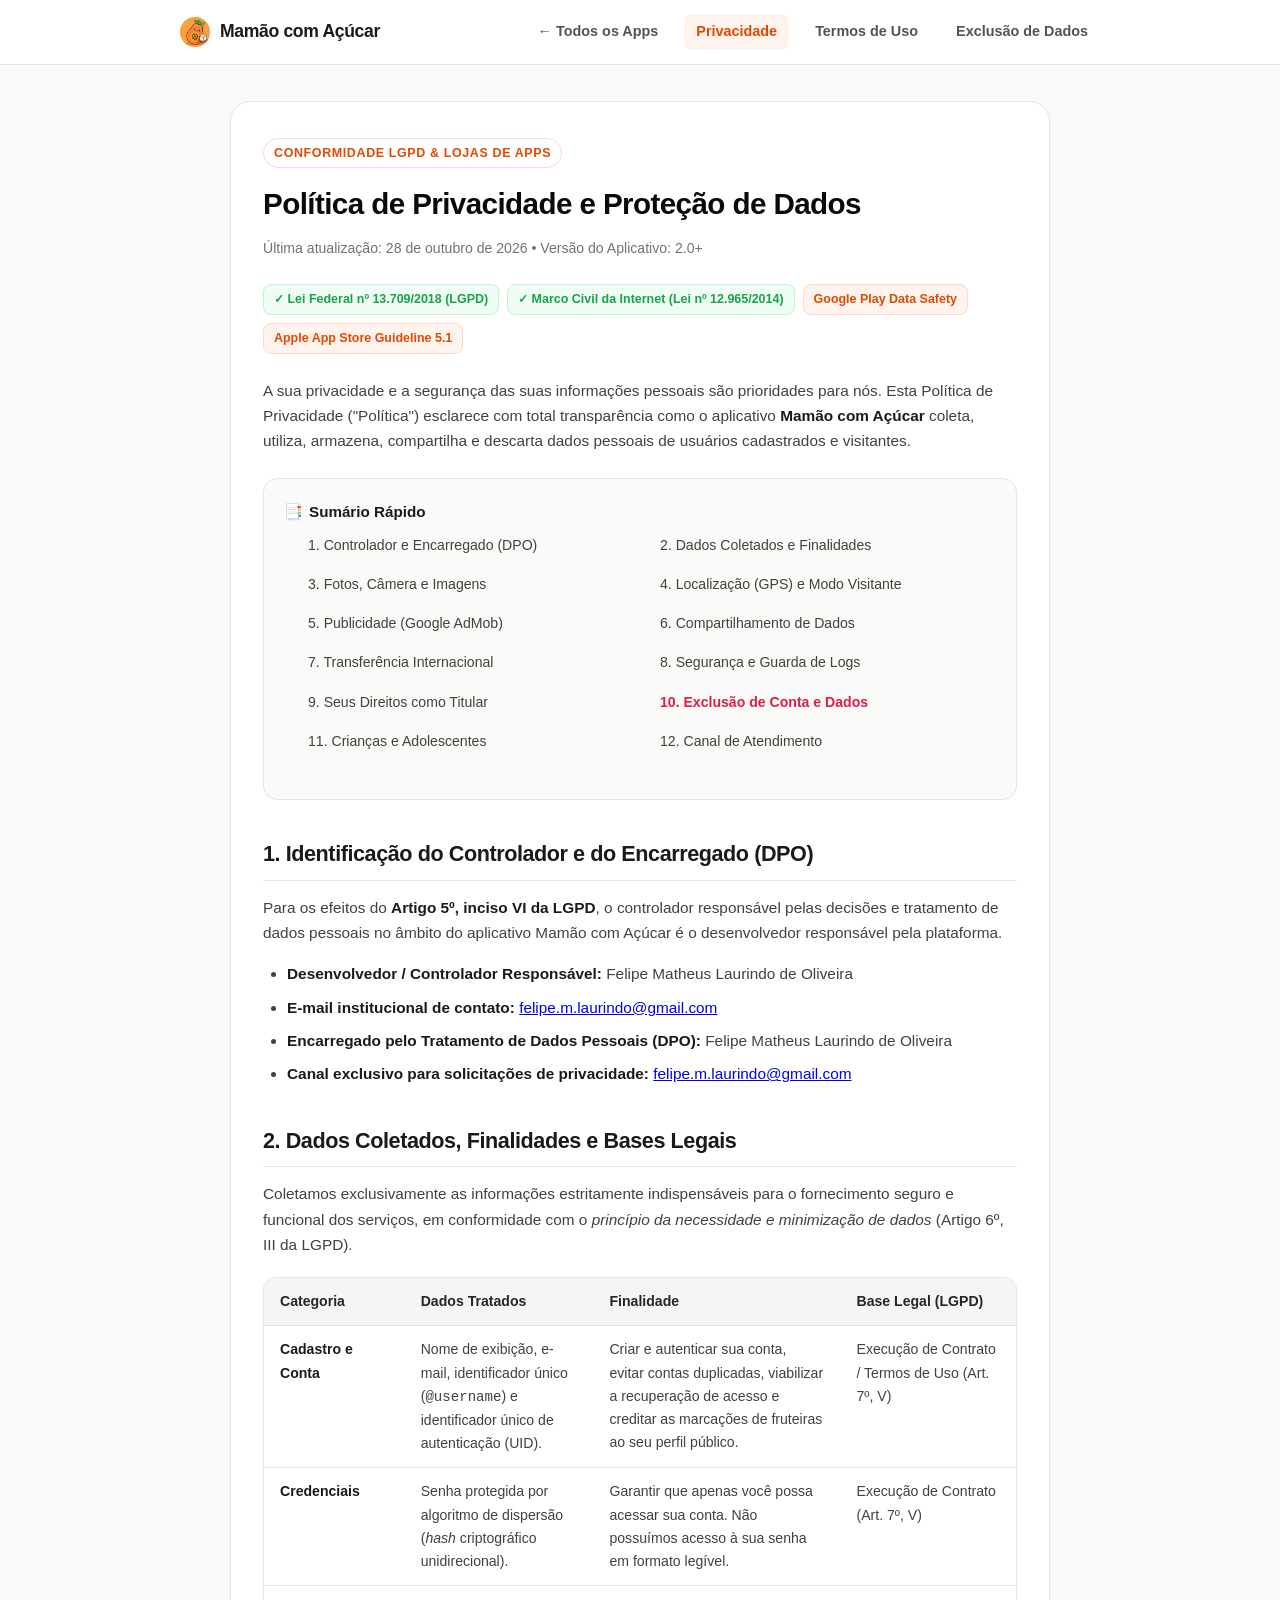
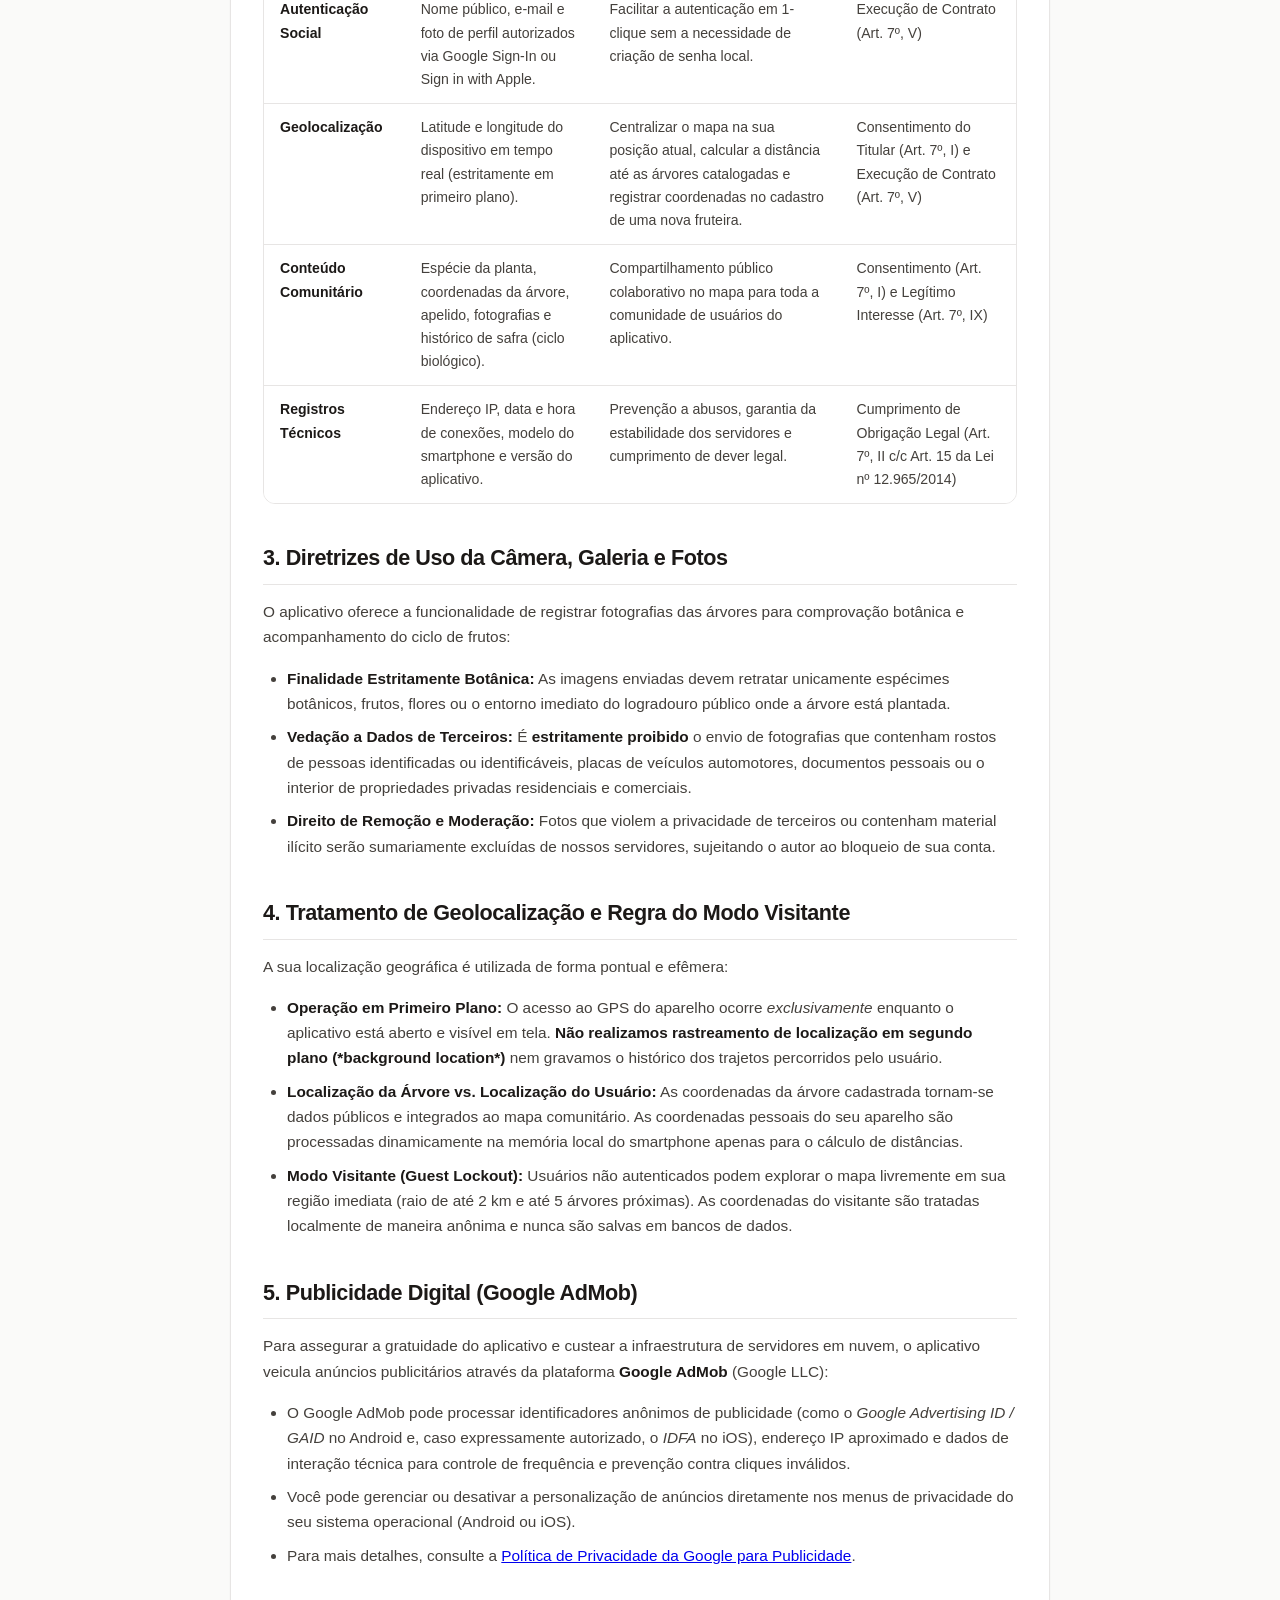
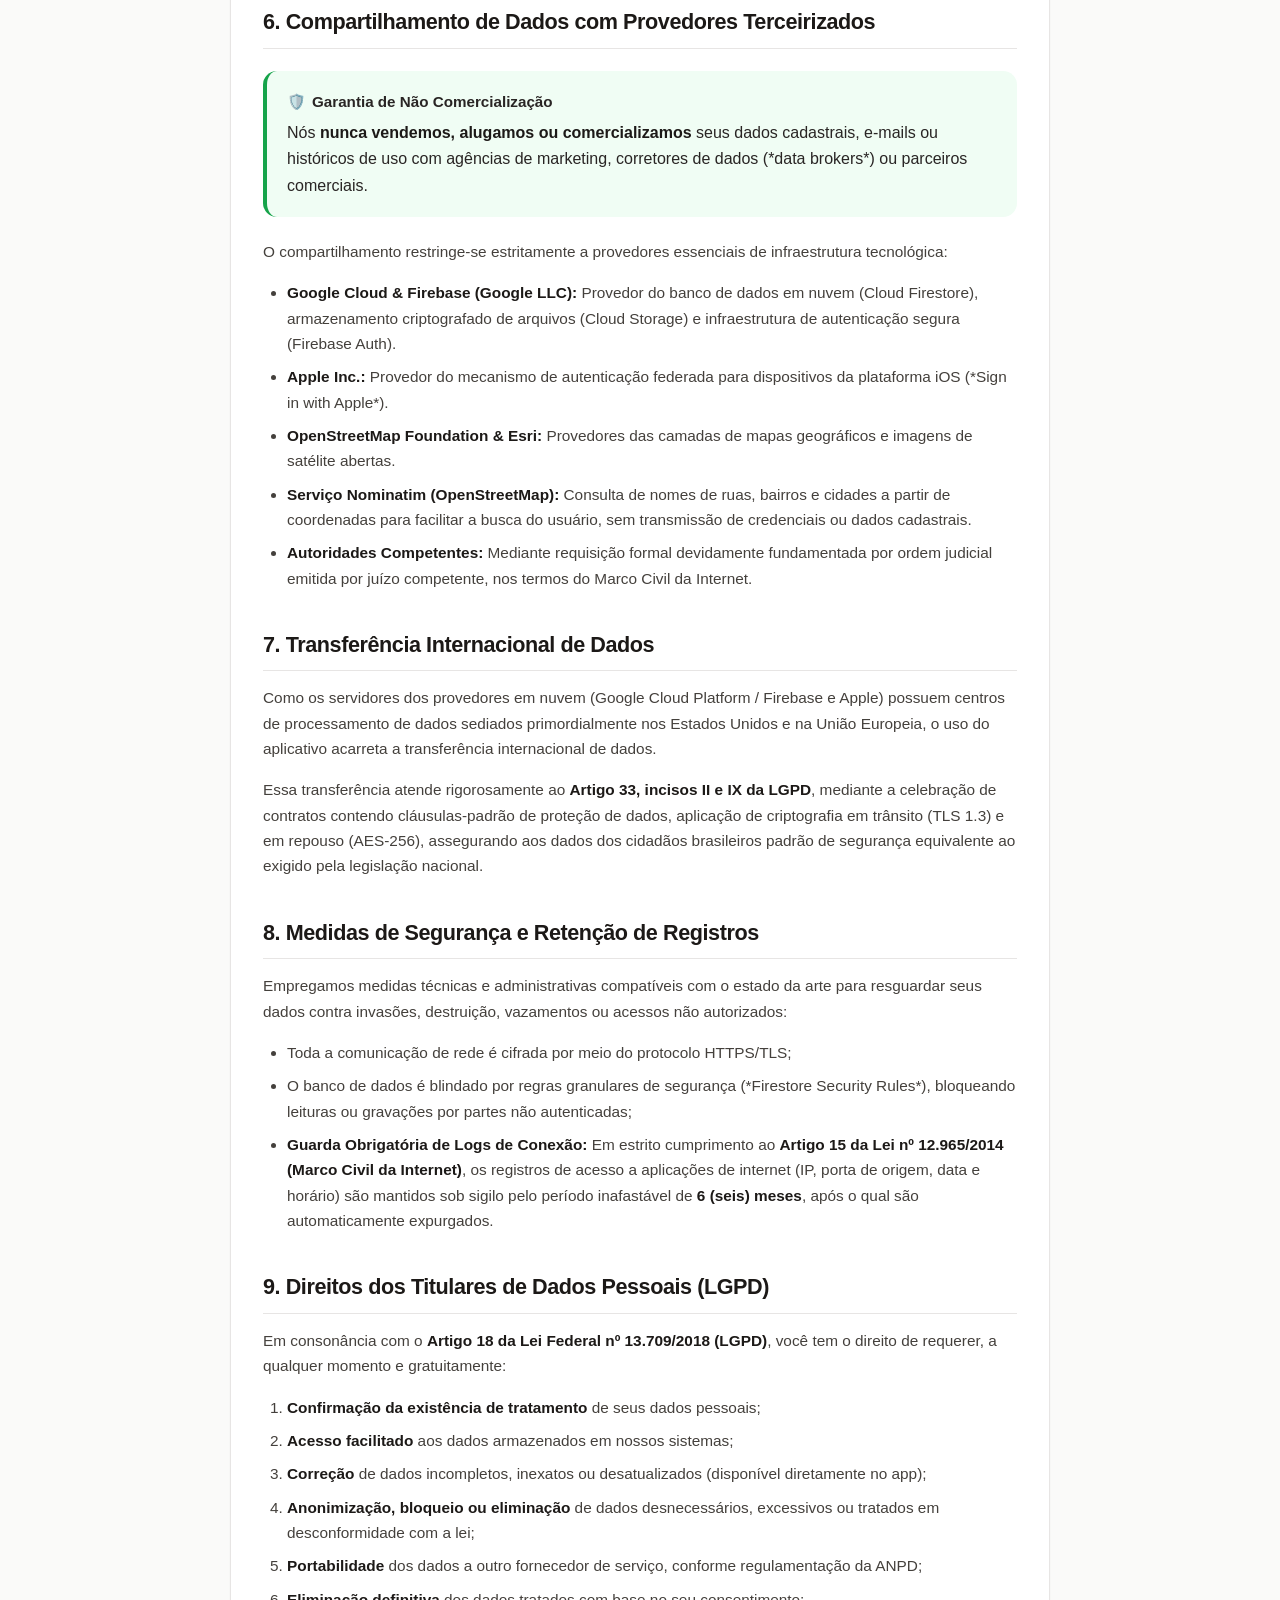
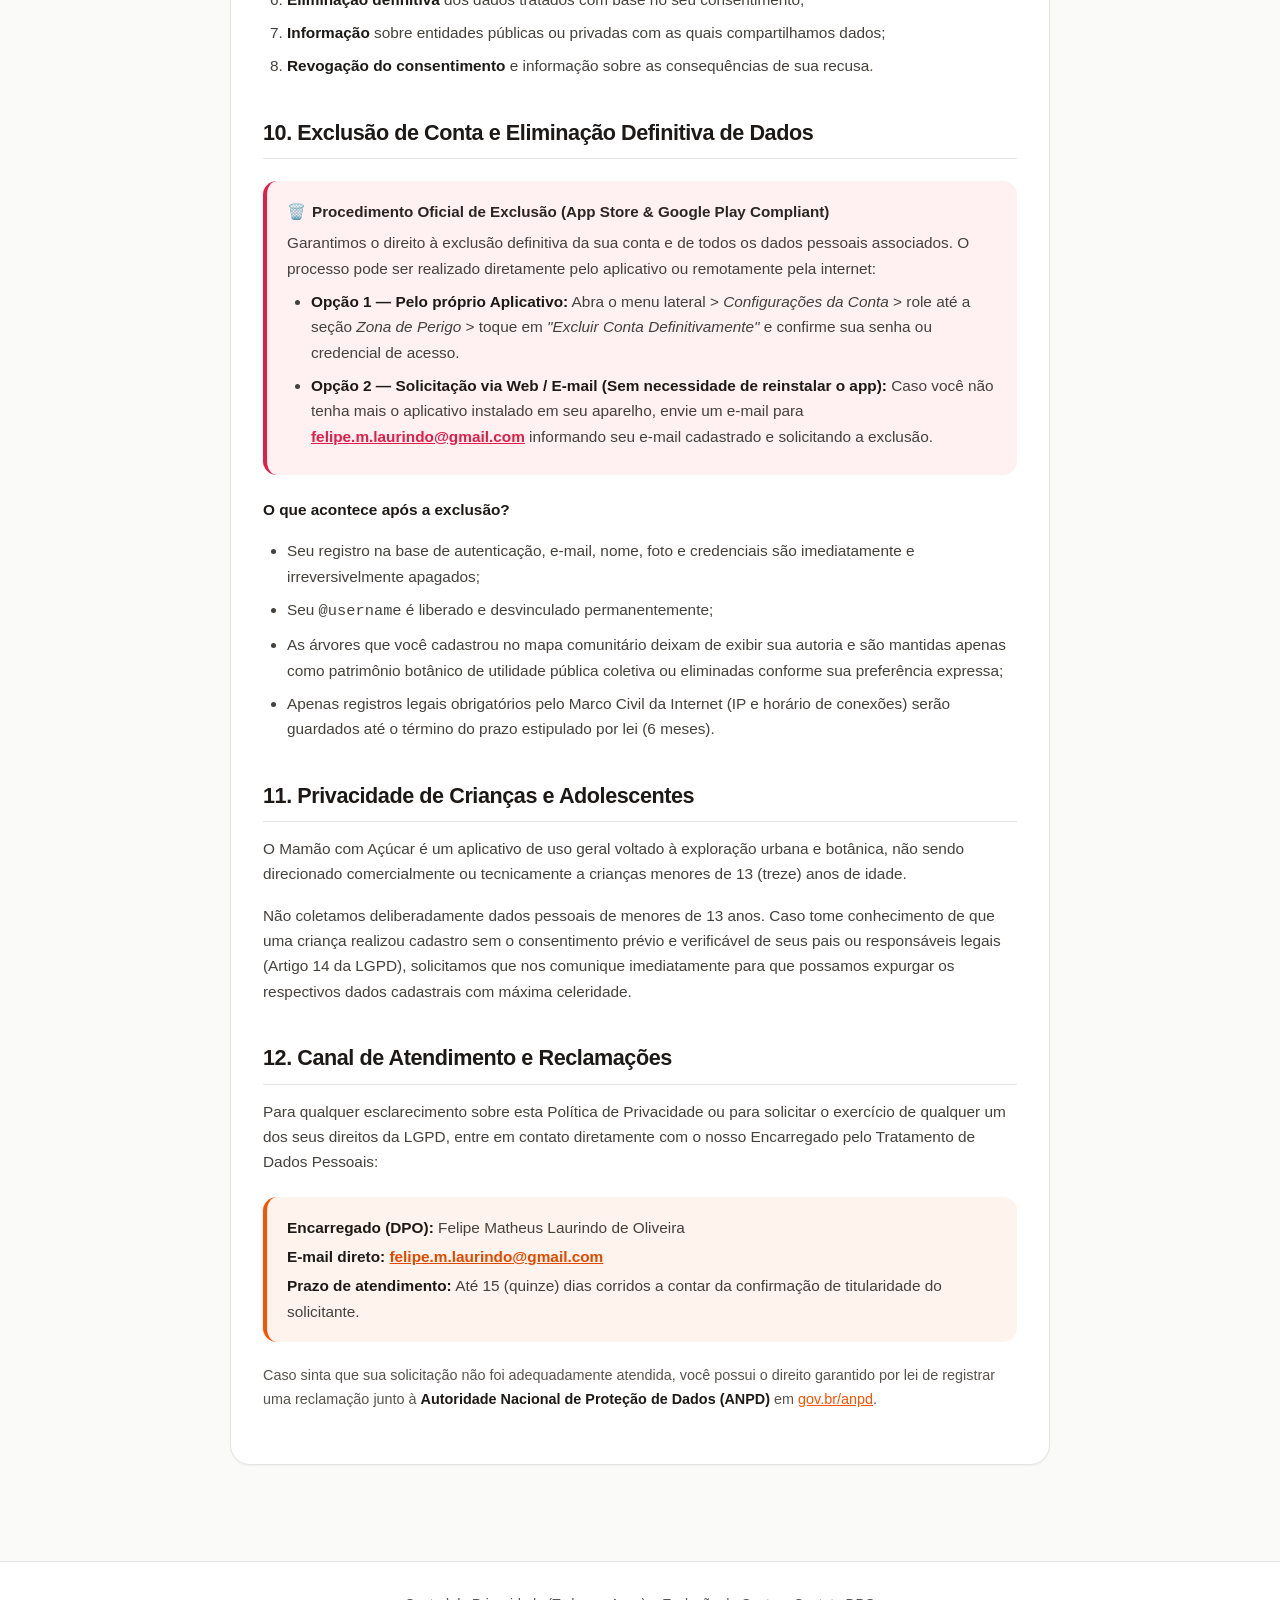
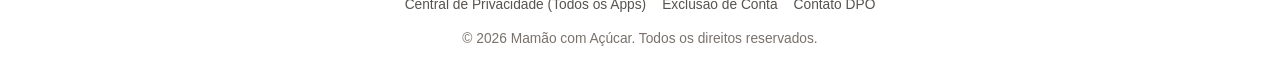
==== mamao-com-acucar/index.html @ bd93bca5 "feat: adicionar central de privacidade, termos de uso e política do Mamão com Açúcar" ====
<!DOCTYPE html>
<html lang="pt-BR">
<head>
  <meta charset="UTF-8">
  <meta name="viewport" content="width=device-width, initial-scale=1.0">
  <title>Política de Privacidade — Mamão com Açúcar</title>
  <meta name="description" content="Política de Privacidade e Proteção de Dados Pessoais (LGPD) do aplicativo Mamão com Açúcar.">
  <link rel="stylesheet" href="../assets/style.css">
  <link rel="icon" type="image/png" href="../assets/mascot.png">
</head>
<body>

  <!-- Barra de Navegação -->
  <header class="site-header">
    <div class="header-container">
      <a href="../index.html" class="brand-link">
        <img src="../assets/mascot.png" alt="Mascote" class="brand-img">
        <span>Mamão com Açúcar</span>
      </a>
      <nav class="header-nav">
        <a href="../index.html" class="nav-link">← Todos os Apps</a>
        <a href="./index.html" class="nav-link active">Privacidade</a>
        <a href="./termos.html" class="nav-link">Termos de Uso</a>
        <a href="#exclusao" class="nav-link">Exclusão de Dados</a>
      </nav>
    </div>
  </header>

  <!-- Conteúdo Principal -->
  <main class="main-content">

    <article class="policy-card">

      <!-- Cabeçalho do Documento -->
      <div style="margin-bottom: 24px;">
        <div class="hero-tag" style="margin-bottom: 12px;">Conformidade LGPD & Lojas de Apps</div>
        <h1 style="font-size: 1.85rem; font-weight: 800; color: var(--stone-950); letter-spacing: -0.02em; margin-bottom: 8px;">
          Política de Privacidade e Proteção de Dados
        </h1>
        <p style="font-size: 0.88rem; color: var(--stone-500); font-weight: 500;">
          Última atualização: 28 de outubro de 2026 • Versão do Aplicativo: 2.0+
        </p>
      </div>

      <div class="hero-badges" style="margin-bottom: 24px;">
        <span class="badge badge-green">✓ Lei Federal nº 13.709/2018 (LGPD)</span>
        <span class="badge badge-green">✓ Marco Civil da Internet (Lei nº 12.965/2014)</span>
        <span class="badge badge-orange">Google Play Data Safety</span>
        <span class="badge badge-orange">Apple App Store Guideline 5.1</span>
      </div>

      <p>
        A sua privacidade e a segurança das suas informações pessoais são prioridades para nós. Esta Política de Privacidade ("Política") esclarece com total transparência como o aplicativo <strong>Mamão com Açúcar</strong> coleta, utiliza, armazena, compartilha e descarta dados pessoais de usuários cadastrados e visitantes.
      </p>

      <!-- Sumário Navegável -->
      <nav class="toc-box" aria-label="Sumário da Política">
        <div class="toc-title">
          <span>📑</span> Sumário Rápido
        </div>
        <ul class="toc-list">
          <li><a href="#controlador" class="toc-link">1. Controlador e Encarregado (DPO)</a></li>
          <li><a href="#dados-coletados" class="toc-link">2. Dados Coletados e Finalidades</a></li>
          <li><a href="#camera-fotos" class="toc-link">3. Fotos, Câmera e Imagens</a></li>
          <li><a href="#geolocalizacao" class="toc-link">4. Localização (GPS) e Modo Visitante</a></li>
          <li><a href="#anuncios" class="toc-link">5. Publicidade (Google AdMob)</a></li>
          <li><a href="#compartilhamento" class="toc-link">6. Compartilhamento de Dados</a></li>
          <li><a href="#transferencia" class="toc-link">7. Transferência Internacional</a></li>
          <li><a href="#seguranca" class="toc-link">8. Segurança e Guarda de Logs</a></li>
          <li><a href="#direitos" class="toc-link">9. Seus Direitos como Titular</a></li>
          <li><a href="#exclusao" class="toc-link" style="color: var(--color-rose); font-weight: 700;">10. Exclusão de Conta e Dados</a></li>
          <li><a href="#menores" class="toc-link">11. Crianças e Adolescentes</a></li>
          <li><a href="#contato" class="toc-link">12. Canal de Atendimento</a></li>
        </ul>
      </nav>

      <!-- 1. Controlador -->
      <section id="controlador">
        <h2>1. Identificação do Controlador e do Encarregado (DPO)</h2>
        <p>
          Para os efeitos do <strong>Artigo 5º, inciso VI da LGPD</strong>, o controlador responsável pelas decisões e tratamento de dados pessoais no âmbito do aplicativo Mamão com Açúcar é o desenvolvedor responsável pela plataforma.
        </p>
        <ul>
          <li><strong>Desenvolvedor / Controlador Responsável:</strong> Felipe Matheus Laurindo de Oliveira</li>
          <li><strong>E-mail institucional de contato:</strong> <a href="mailto:felipe.m.laurindo@gmail.com">felipe.m.laurindo@gmail.com</a></li>
          <li><strong>Encarregado pelo Tratamento de Dados Pessoais (DPO):</strong> Felipe Matheus Laurindo de Oliveira</li>
          <li><strong>Canal exclusivo para solicitações de privacidade:</strong> <a href="mailto:felipe.m.laurindo@gmail.com?subject=Privacidade%20Mam%C3%A3o%20com%20A%C3%A7%C3%BAcar">felipe.m.laurindo@gmail.com</a></li>
        </ul>
      </section>

      <!-- 2. Dados Coletados -->
      <section id="dados-coletados">
        <h2>2. Dados Coletados, Finalidades e Bases Legais</h2>
        <p>
          Coletamos exclusivamente as informações estritamente indispensáveis para o fornecimento seguro e funcional dos serviços, em conformidade com o <em>princípio da necessidade e minimização de dados</em> (Artigo 6º, III da LGPD).
        </p>

        <div class="table-responsive">
          <table class="legal-table">
            <thead>
              <tr>
                <th>Categoria</th>
                <th>Dados Tratados</th>
                <th>Finalidade</th>
                <th>Base Legal (LGPD)</th>
              </tr>
            </thead>
            <tbody>
              <tr>
                <td><strong>Cadastro e Conta</strong></td>
                <td>Nome de exibição, e-mail, identificador único (<code>@username</code>) e identificador único de autenticação (UID).</td>
                <td>Criar e autenticar sua conta, evitar contas duplicadas, viabilizar a recuperação de acesso e creditar as marcações de fruteiras ao seu perfil público.</td>
                <td>Execução de Contrato / Termos de Uso (Art. 7º, V)</td>
              </tr>
              <tr>
                <td><strong>Credenciais</strong></td>
                <td>Senha protegida por algoritmo de dispersão (<em>hash</em> criptográfico unidirecional).</td>
                <td>Garantir que apenas você possa acessar sua conta. Não possuímos acesso à sua senha em formato legível.</td>
                <td>Execução de Contrato (Art. 7º, V)</td>
              </tr>
              <tr>
                <td><strong>Autenticação Social</strong></td>
                <td>Nome público, e-mail e foto de perfil autorizados via Google Sign-In ou Sign in with Apple.</td>
                <td>Facilitar a autenticação em 1-clique sem a necessidade de criação de senha local.</td>
                <td>Execução de Contrato (Art. 7º, V)</td>
              </tr>
              <tr>
                <td><strong>Geolocalização</strong></td>
                <td>Latitude e longitude do dispositivo em tempo real (estritamente em primeiro plano).</td>
                <td>Centralizar o mapa na sua posição atual, calcular a distância até as árvores catalogadas e registrar coordenadas no cadastro de uma nova fruteira.</td>
                <td>Consentimento do Titular (Art. 7º, I) e Execução de Contrato (Art. 7º, V)</td>
              </tr>
              <tr>
                <td><strong>Conteúdo Comunitário</strong></td>
                <td>Espécie da planta, coordenadas da árvore, apelido, fotografias e histórico de safra (ciclo biológico).</td>
                <td>Compartilhamento público colaborativo no mapa para toda a comunidade de usuários do aplicativo.</td>
                <td>Consentimento (Art. 7º, I) e Legítimo Interesse (Art. 7º, IX)</td>
              </tr>
              <tr>
                <td><strong>Registros Técnicos</strong></td>
                <td>Endereço IP, data e hora de conexões, modelo do smartphone e versão do aplicativo.</td>
                <td>Prevenção a abusos, garantia da estabilidade dos servidores e cumprimento de dever legal.</td>
                <td>Cumprimento de Obrigação Legal (Art. 7º, II c/c Art. 15 da Lei nº 12.965/2014)</td>
              </tr>
            </tbody>
          </table>
        </div>
      </section>

      <!-- 3. Fotos e Câmera -->
      <section id="camera-fotos">
        <h2>3. Diretrizes de Uso da Câmera, Galeria e Fotos</h2>
        <p>
          O aplicativo oferece a funcionalidade de registrar fotografias das árvores para comprovação botânica e acompanhamento do ciclo de frutos:
        </p>
        <ul>
          <li><strong>Finalidade Estritamente Botânica:</strong> As imagens enviadas devem retratar unicamente espécimes botânicos, frutos, flores ou o entorno imediato do logradouro público onde a árvore está plantada.</li>
          <li><strong>Vedação a Dados de Terceiros:</strong> É <strong>estritamente proibido</strong> o envio de fotografias que contenham rostos de pessoas identificadas ou identificáveis, placas de veículos automotores, documentos pessoais ou o interior de propriedades privadas residenciais e comerciais.</li>
          <li><strong>Direito de Remoção e Moderação:</strong> Fotos que violem a privacidade de terceiros ou contenham material ilícito serão sumariamente excluídas de nossos servidores, sujeitando o autor ao bloqueio de sua conta.</li>
        </ul>
      </section>

      <!-- 4. Geolocalização -->
      <section id="geolocalizacao">
        <h2>4. Tratamento de Geolocalização e Regra do Modo Visitante</h2>
        <p>
          A sua localização geográfica é utilizada de forma pontual e efêmera:
        </p>
        <ul>
          <li><strong>Operação em Primeiro Plano:</strong> O acesso ao GPS do aparelho ocorre <em>exclusivamente</em> enquanto o aplicativo está aberto e visível em tela. <strong>Não realizamos rastreamento de localização em segundo plano (*background location*)</strong> nem gravamos o histórico dos trajetos percorridos pelo usuário.</li>
          <li><strong>Localização da Árvore vs. Localização do Usuário:</strong> As coordenadas da árvore cadastrada tornam-se dados públicos e integrados ao mapa comunitário. As coordenadas pessoais do seu aparelho são processadas dinamicamente na memória local do smartphone apenas para o cálculo de distâncias.</li>
          <li><strong>Modo Visitante (Guest Lockout):</strong> Usuários não autenticados podem explorar o mapa livremente em sua região imediata (raio de até 2 km e até 5 árvores próximas). As coordenadas do visitante são tratadas localmente de maneira anônima e nunca são salvas em bancos de dados.</li>
        </ul>
      </section>

      <!-- 5. Publicidade AdMob -->
      <section id="anuncios">
        <h2>5. Publicidade Digital (Google AdMob)</h2>
        <p>
          Para assegurar a gratuidade do aplicativo e custear a infraestrutura de servidores em nuvem, o aplicativo veicula anúncios publicitários através da plataforma <strong>Google AdMob</strong> (Google LLC):
        </p>
        <ul>
          <li>O Google AdMob pode processar identificadores anônimos de publicidade (como o <em>Google Advertising ID / GAID</em> no Android e, caso expressamente autorizado, o <em>IDFA</em> no iOS), endereço IP aproximado e dados de interação técnica para controle de frequência e prevenção contra cliques inválidos.</li>
          <li>Você pode gerenciar ou desativar a personalização de anúncios diretamente nos menus de privacidade do seu sistema operacional (Android ou iOS).</li>
          <li>Para mais detalhes, consulte a <a href="https://policies.google.com/technologies/ads" target="_blank" rel="noopener noreferrer">Política de Privacidade da Google para Publicidade</a>.</li>
        </ul>
      </section>

      <!-- 6. Compartilhamento -->
      <section id="compartilhamento">
        <h2>6. Compartilhamento de Dados com Provedores Terceirizados</h2>
        <div class="callout callout-green">
          <div class="callout-title">
            <span>🛡️</span> Garantia de Não Comercialização
          </div>
          Nós <strong>nunca vendemos, alugamos ou comercializamos</strong> seus dados cadastrais, e-mails ou históricos de uso com agências de marketing, corretores de dados (*data brokers*) ou parceiros comerciais.
        </div>
        <p>O compartilhamento restringe-se estritamente a provedores essenciais de infraestrutura tecnológica:</p>
        <ul>
          <li><strong>Google Cloud & Firebase (Google LLC):</strong> Provedor do banco de dados em nuvem (Cloud Firestore), armazenamento criptografado de arquivos (Cloud Storage) e infraestrutura de autenticação segura (Firebase Auth).</li>
          <li><strong>Apple Inc.:</strong> Provedor do mecanismo de autenticação federada para dispositivos da plataforma iOS (*Sign in with Apple*).</li>
          <li><strong>OpenStreetMap Foundation & Esri:</strong> Provedores das camadas de mapas geográficos e imagens de satélite abertas.</li>
          <li><strong>Serviço Nominatim (OpenStreetMap):</strong> Consulta de nomes de ruas, bairros e cidades a partir de coordenadas para facilitar a busca do usuário, sem transmissão de credenciais ou dados cadastrais.</li>
          <li><strong>Autoridades Competentes:</strong> Mediante requisição formal devidamente fundamentada por ordem judicial emitida por juízo competente, nos termos do Marco Civil da Internet.</li>
        </ul>
      </section>

      <!-- 7. Transferência Internacional -->
      <section id="transferencia">
        <h2>7. Transferência Internacional de Dados</h2>
        <p>
          Como os servidores dos provedores em nuvem (Google Cloud Platform / Firebase e Apple) possuem centros de processamento de dados sediados primordialmente nos Estados Unidos e na União Europeia, o uso do aplicativo acarreta a transferência internacional de dados.
        </p>
        <p>
          Essa transferência atende rigorosamente ao <strong>Artigo 33, incisos II e IX da LGPD</strong>, mediante a celebração de contratos contendo cláusulas-padrão de proteção de dados, aplicação de criptografia em trânsito (TLS 1.3) e em repouso (AES-256), assegurando aos dados dos cidadãos brasileiros padrão de segurança equivalente ao exigido pela legislação nacional.
        </p>
      </section>

      <!-- 8. Segurança e Logs -->
      <section id="seguranca">
        <h2>8. Medidas de Segurança e Retenção de Registros</h2>
        <p>
          Empregamos medidas técnicas e administrativas compatíveis com o estado da arte para resguardar seus dados contra invasões, destruição, vazamentos ou acessos não autorizados:
        </p>
        <ul>
          <li>Toda a comunicação de rede é cifrada por meio do protocolo HTTPS/TLS;</li>
          <li>O banco de dados é blindado por regras granulares de segurança (*Firestore Security Rules*), bloqueando leituras ou gravações por partes não autenticadas;</li>
          <li><strong>Guarda Obrigatória de Logs de Conexão:</strong> Em estrito cumprimento ao <strong>Artigo 15 da Lei nº 12.965/2014 (Marco Civil da Internet)</strong>, os registros de acesso a aplicações de internet (IP, porta de origem, data e horário) são mantidos sob sigilo pelo período inafastável de <strong>6 (seis) meses</strong>, após o qual são automaticamente expurgados.</li>
        </ul>
      </section>

      <!-- 9. Direitos do Titular -->
      <section id="direitos">
        <h2>9. Direitos dos Titulares de Dados Pessoais (LGPD)</h2>
        <p>
          Em consonância com o <strong>Artigo 18 da Lei Federal nº 13.709/2018 (LGPD)</strong>, você tem o direito de requerer, a qualquer momento e gratuitamente:
        </p>
        <ol>
          <li><strong>Confirmação da existência de tratamento</strong> de seus dados pessoais;</li>
          <li><strong>Acesso facilitado</strong> aos dados armazenados em nossos sistemas;</li>
          <li><strong>Correção</strong> de dados incompletos, inexatos ou desatualizados (disponível diretamente no app);</li>
          <li><strong>Anonimização, bloqueio ou eliminação</strong> de dados desnecessários, excessivos ou tratados em desconformidade com a lei;</li>
          <li><strong>Portabilidade</strong> dos dados a outro fornecedor de serviço, conforme regulamentação da ANPD;</li>
          <li><strong>Eliminação definitiva</strong> dos dados tratados com base no seu consentimento;</li>
          <li><strong>Informação</strong> sobre entidades públicas ou privadas com as quais compartilhamos dados;</li>
          <li><strong>Revogação do consentimento</strong> e informação sobre as consequências de sua recusa.</li>
        </ol>
      </section>

      <!-- 10. Exclusão de Conta e Dados (Âncora Obrigatória) -->
      <section id="exclusao">
        <h2>10. Exclusão de Conta e Eliminação Definitiva de Dados</h2>
        <div class="callout callout-rose">
          <div class="callout-title">
            <span>🗑️</span> Procedimento Oficial de Exclusão (App Store & Google Play Compliant)
          </div>
          <p style="margin-bottom: 8px;">
            Garantimos o direito à exclusão definitiva da sua conta e de todos os dados pessoais associados. O processo pode ser realizado diretamente pelo aplicativo ou remotamente pela internet:
          </p>
          <ul style="margin-bottom: 0;">
            <li><strong>Opção 1 — Pelo próprio Aplicativo:</strong> Abra o menu lateral > <em>Configurações da Conta</em> > role até a seção <em>Zona de Perigo</em> > toque em <em>"Excluir Conta Definitivamente"</em> e confirme sua senha ou credencial de acesso.</li>
            <li><strong>Opção 2 — Solicitação via Web / E-mail (Sem necessidade de reinstalar o app):</strong> Caso você não tenha mais o aplicativo instalado em seu aparelho, envie um e-mail para <a href="mailto:felipe.m.laurindo@gmail.com?subject=Solicita%C3%A7%C3%A3o%20de%20Exclus%C3%A3o%20de%20Conta%20-%20Mam%C3%A3o%20com%20A%C3%A7%C3%BAcar&body=Ol%C3%A1,%20gostaria%20de%20solicitar%20a%20exclus%C3%A3o%20definitiva%20da%20minha%20conta%20e%20de%20todos%20os%20meus%20dados%20associados%20ao%20aplicativo%20Mam%C3%A3o%20com%20A%C3%A7%C3%BAcar.%0D%0A%0D%0AMeu%20e-mail%20cadastrado:%20%0D%0AMeu%20@username%20(se%20lembrar):%20" style="color: var(--color-rose); font-weight: 700; text-decoration: underline;">felipe.m.laurindo@gmail.com</a> informando seu e-mail cadastrado e solicitando a exclusão.</li>
          </ul>
        </div>
        <p>
          <strong>O que acontece após a exclusão?</strong>
        </p>
        <ul>
          <li>Seu registro na base de autenticação, e-mail, nome, foto e credenciais são imediatamente e irreversivelmente apagados;</li>
          <li>Seu <code>@username</code> é liberado e desvinculado permanentemente;</li>
          <li>As árvores que você cadastrou no mapa comunitário deixam de exibir sua autoria e são mantidas apenas como patrimônio botânico de utilidade pública coletiva ou eliminadas conforme sua preferência expressa;</li>
          <li>Apenas registros legais obrigatórios pelo Marco Civil da Internet (IP e horário de conexões) serão guardados até o término do prazo estipulado por lei (6 meses).</li>
        </ul>
      </section>

      <!-- 11. Menores de Idade -->
      <section id="menores">
        <h2>11. Privacidade de Crianças e Adolescentes</h2>
        <p>
          O Mamão com Açúcar é um aplicativo de uso geral voltado à exploração urbana e botânica, não sendo direcionado comercialmente ou tecnicamente a crianças menores de 13 (treze) anos de idade.
        </p>
        <p>
          Não coletamos deliberadamente dados pessoais de menores de 13 anos. Caso tome conhecimento de que uma criança realizou cadastro sem o consentimento prévio e verificável de seus pais ou responsáveis legais (Artigo 14 da LGPD), solicitamos que nos comunique imediatamente para que possamos expurgar os respectivos dados cadastrais com máxima celeridade.
        </p>
      </section>

      <!-- 12. Contato e ANPD -->
      <section id="contato">
        <h2>12. Canal de Atendimento e Reclamações</h2>
        <p>
          Para qualquer esclarecimento sobre esta Política de Privacidade ou para solicitar o exercício de qualquer um dos seus direitos da LGPD, entre em contato diretamente com o nosso Encarregado pelo Tratamento de Dados Pessoais:
        </p>
        <div class="callout callout-orange">
          <p style="margin-bottom: 4px;"><strong>Encarregado (DPO):</strong> Felipe Matheus Laurindo de Oliveira</p>
          <p style="margin-bottom: 4px;"><strong>E-mail direto:</strong> <a href="mailto:felipe.m.laurindo@gmail.com?subject=Privacidade%20Mam%C3%A3o%20com%20A%C3%A7%C3%BAcar" style="color: var(--color-brand-dark); font-weight: 700; text-decoration: underline;">felipe.m.laurindo@gmail.com</a></p>
          <p style="margin-bottom: 0;"><strong>Prazo de atendimento:</strong> Até 15 (quinze) dias corridos a contar da confirmação de titularidade do solicitante.</p>
        </div>
        <p style="font-size: 0.9rem; color: var(--stone-600); margin-top: 14px;">
          Caso sinta que sua solicitação não foi adequadamente atendida, você possui o direito garantido por lei de registrar uma reclamação junto à <strong>Autoridade Nacional de Proteção de Dados (ANPD)</strong> em <a href="https://www.gov.br/anpd" target="_blank" rel="noopener noreferrer" style="color: var(--color-brand); text-decoration: underline;">gov.br/anpd</a>.
        </p>
      </section>

    </article>

  </main>

  <!-- Rodapé -->
  <footer class="site-footer">
    <div class="footer-container">
      <div class="footer-links">
        <a href="../index.html" class="footer-link">Central de Privacidade (Todos os Apps)</a>
        <a href="#exclusao" class="footer-link">Exclusão de Conta</a>
        <a href="#contato" class="footer-link">Contato DPO</a>
      </div>
      <div>
        © 2026 Mamão com Açúcar. Todos os direitos reservados.
      </div>
    </div>
  </footer>

</body>
</html>
---- assets/style.css ----
:root {
  --color-brand: #FC5200;
  --color-brand-dark: #E04A00;
  --color-brand-light: #FFF3ED;
  --color-brand-border: #FFD8C7;
  --color-green: #16A34A;
  --color-green-light: #F0FDF4;
  --color-green-border: #BBF7D0;
  --color-rose: #E11D48;
  --color-rose-light: #FFF1F2;
  --color-rose-border: #FECDD3;

  --stone-50: #FAFAF9;
  --stone-100: #F5F5F4;
  --stone-200: #E7E5E4;
  --stone-300: #D6D3D1;
  --stone-400: #A8A29E;
  --stone-500: #78716C;
  --stone-600: #57534E;
  --stone-700: #44403C;
  --stone-800: #292524;
  --stone-900: #1C1917;
  --stone-950: #0C0A09;

  --font-sans: -apple-system, BlinkMacSystemFont, "Segoe UI", Roboto, Inter, Helvetica, Arial, sans-serif;
  --shadow-sm: 0 1px 2px 0 rgba(0, 0, 0, 0.05);
  --shadow-md: 0 4px 6px -1px rgba(0, 0, 0, 0.08), 0 2px 4px -2px rgba(0, 0, 0, 0.06);
  --shadow-lg: 0 10px 15px -3px rgba(0, 0, 0, 0.08), 0 4px 6px -4px rgba(0, 0, 0, 0.04);
}

* {
  box-sizing: border-box;
  margin: 0;
  padding: 0;
}

html {
  font-family: var(--font-sans);
  color: var(--stone-900);
  background-color: var(--stone-50);
  line-height: 1.65;
  scroll-behavior: smooth;
  scroll-padding-top: 84px;
  -webkit-font-smoothing: antialiased;
}

body {
  min-height: 100vh;
  display: flex;
  flex-direction: column;
}

/* Header & Navbar */
.site-header {
  position: sticky;
  top: 0;
  z-index: 50;
  background-color: rgba(255, 255, 255, 0.92);
  backdrop-filter: blur(12px);
  -webkit-backdrop-filter: blur(12px);
  border-bottom: 1px solid var(--stone-200);
}

.header-container {
  max-width: 960px;
  margin: 0 auto;
  padding: 14px 20px;
  display: flex;
  align-items: center;
  justify-content: space-between;
  gap: 16px;
}

.brand-link {
  display: flex;
  align-items: center;
  gap: 10px;
  text-decoration: none;
  color: var(--stone-900);
  font-weight: 800;
  font-size: 1.1rem;
  letter-spacing: -0.02em;
}

.brand-icon {
  font-size: 1.4rem;
  line-height: 1;
  display: flex;
  align-items: center;
}

.brand-img {
  width: 30px;
  height: 30px;
  object-fit: contain;
  display: block;
}

.header-nav {
  display: flex;
  align-items: center;
  gap: 14px;
}

.nav-link {
  color: var(--stone-600);
  text-decoration: none;
  font-size: 0.9rem;
  font-weight: 600;
  padding: 6px 12px;
  border-radius: 8px;
  transition: all 0.2s ease;
}

.nav-link:hover {
  color: var(--color-brand);
  background-color: var(--color-brand-light);
}

.nav-link.active {
  color: var(--color-brand-dark);
  background-color: var(--color-brand-light);
}

/* Layout Containers */
.main-content {
  flex: 1;
  max-width: 860px;
  width: 100%;
  margin: 0 auto;
  padding: 36px 20px 60px;
}

.main-content.hub-container {
  max-width: 980px;
}

/* Hero Section */
.hero-section {
  background: linear-gradient(135deg, #FFF3ED 0%, #FFFFFF 100%);
  border: 1px solid var(--color-brand-border);
  border-radius: 20px;
  padding: 32px 28px;
  margin-bottom: 32px;
  box-shadow: var(--shadow-sm);
}

.hero-tag {
  display: inline-flex;
  align-items: center;
  gap: 6px;
  font-size: 0.78rem;
  font-weight: 700;
  text-transform: uppercase;
  letter-spacing: 0.05em;
  color: var(--color-brand-dark);
  background-color: #FFFFFF;
  border: 1px solid var(--color-brand-border);
  padding: 4px 10px;
  border-radius: 20px;
  margin-bottom: 14px;
}

.hero-title {
  font-size: 2rem;
  font-weight: 800;
  color: var(--stone-950);
  line-height: 1.25;
  letter-spacing: -0.03em;
  margin-bottom: 10px;
}

.hero-description {
  font-size: 1.05rem;
  color: var(--stone-600);
  max-width: 680px;
}

.hero-badges {
  display: flex;
  flex-wrap: wrap;
  gap: 8px;
  margin-top: 18px;
}

.badge {
  display: inline-flex;
  align-items: center;
  gap: 5px;
  font-size: 0.78rem;
  font-weight: 600;
  padding: 4px 10px;
  border-radius: 8px;
  background-color: var(--stone-100);
  color: var(--stone-700);
  border: 1px solid var(--stone-200);
}

.badge-green {
  background-color: var(--color-green-light);
  color: var(--color-green);
  border-color: var(--color-green-border);
}

.badge-orange {
  background-color: var(--color-brand-light);
  color: var(--color-brand-dark);
  border-color: var(--color-brand-border);
}

/* App Cards Grid (Hub) */
.apps-grid {
  display: grid;
  grid-template-columns: repeat(auto-fill, minmax(290px, 1fr));
  gap: 20px;
  margin-top: 24px;
  margin-bottom: 40px;
}

.app-card {
  background-color: #FFFFFF;
  border: 1px solid var(--stone-200);
  border-radius: 18px;
  padding: 24px;
  display: flex;
  flex-direction: column;
  box-shadow: var(--shadow-sm);
  transition: all 0.25s ease;
  position: relative;
}

.app-card:hover {
  transform: translateY(-3px);
  box-shadow: var(--shadow-md);
  border-color: var(--stone-300);
}

.app-card.featured {
  border-color: var(--color-brand-border);
  box-shadow: 0 4px 12px rgba(252, 82, 0, 0.08);
}

.app-card-header {
  display: flex;
  align-items: flex-start;
  gap: 14px;
  margin-bottom: 14px;
}

.app-icon {
  width: 52px;
  height: 52px;
  border-radius: 14px;
  display: flex;
  align-items: center;
  justify-content: center;
  font-size: 1.8rem;
  background: linear-gradient(135deg, #FFF3ED 0%, #FED7AA 100%);
  border: 1px solid var(--color-brand-border);
  flex-shrink: 0;
}

.app-icon.neutral {
  background: var(--stone-100);
  border-color: var(--stone-200);
}

.app-icon img {
  width: 44px;
  height: 44px;
  object-fit: contain;
  display: block;
}

.app-name {
  font-size: 1.2rem;
  font-weight: 700;
  color: var(--stone-900);
  letter-spacing: -0.01em;
  margin-bottom: 3px;
}

.app-category {
  font-size: 0.82rem;
  color: var(--stone-500);
  font-weight: 500;
}

.app-card-body {
  flex: 1;
  font-size: 0.92rem;
  color: var(--stone-600);
  margin-bottom: 20px;
  line-height: 1.5;
}

.app-card-actions {
  display: flex;
  flex-direction: column;
  gap: 8px;
  padding-top: 14px;
  border-top: 1px solid var(--stone-100);
}

.btn {
  display: inline-flex;
  align-items: center;
  justify-content: center;
  gap: 8px;
  padding: 10px 16px;
  border-radius: 10px;
  font-size: 0.88rem;
  font-weight: 600;
  text-decoration: none;
  cursor: pointer;
  transition: all 0.2s ease;
  border: 1px solid transparent;
}

.btn-primary {
  background-color: var(--color-brand);
  color: #FFFFFF;
}

.btn-primary:hover {
  background-color: var(--color-brand-dark);
}

.btn-outline {
  background-color: #FFFFFF;
  color: var(--stone-700);
  border-color: var(--stone-300);
}

.btn-outline:hover {
  background-color: var(--stone-100);
  border-color: var(--stone-400);
}

.btn-danger-outline {
  background-color: #FFFFFF;
  color: var(--color-rose);
  border-color: var(--color-rose-border);
}

.btn-danger-outline:hover {
  background-color: var(--color-rose-light);
}

/* Document & Policy Styles */
.policy-card {
  background-color: #FFFFFF;
  border: 1px solid var(--stone-200);
  border-radius: 20px;
  padding: 36px 32px;
  box-shadow: var(--shadow-sm);
  margin-bottom: 36px;
}

@media (max-width: 640px) {
  .policy-card {
    padding: 24px 18px;
  }
  .hero-section {
    padding: 24px 18px;
  }
  .hero-title {
    font-size: 1.6rem;
  }
}

.toc-box {
  background-color: var(--stone-50);
  border: 1px solid var(--stone-200);
  border-radius: 14px;
  padding: 20px;
  margin: 24px 0 36px;
}

.toc-title {
  font-size: 0.95rem;
  font-weight: 700;
  color: var(--stone-900);
  margin-bottom: 10px;
  display: flex;
  align-items: center;
  gap: 6px;
}

.toc-list {
  list-style: none;
  display: grid;
  grid-template-columns: repeat(auto-fit, minmax(260px, 1fr));
  gap: 8px 16px;
}

.toc-link {
  color: var(--stone-700);
  text-decoration: none;
  font-size: 0.88rem;
  transition: color 0.15s;
  display: flex;
  align-items: center;
  gap: 6px;
}

.toc-link:hover {
  color: var(--color-brand);
  text-decoration: underline;
}

.policy-card h2 {
  font-size: 1.35rem;
  font-weight: 800;
  color: var(--stone-900);
  letter-spacing: -0.02em;
  margin-top: 36px;
  margin-bottom: 14px;
  padding-bottom: 8px;
  border-bottom: 1px solid var(--stone-200);
  display: flex;
  align-items: center;
  gap: 8px;
}

.policy-card h3 {
  font-size: 1.08rem;
  font-weight: 700;
  color: var(--stone-800);
  margin-top: 20px;
  margin-bottom: 8px;
}

.policy-card p {
  margin-bottom: 16px;
  color: var(--stone-700);
  font-size: 0.96rem;
}

.policy-card ul, .policy-card ol {
  margin-bottom: 18px;
  padding-left: 24px;
  color: var(--stone-700);
  font-size: 0.96rem;
}

.policy-card li {
  margin-bottom: 8px;
}

.policy-card strong {
  color: var(--stone-900);
  font-weight: 600;
}

/* Callout Box */
.callout {
  border-radius: 14px;
  padding: 18px 20px;
  margin: 22px 0;
  border-left: 4px solid;
}

.callout-orange {
  background-color: var(--color-brand-light);
  border-color: var(--color-brand);
  color: var(--stone-800);
}

.callout-green {
  background-color: var(--color-green-light);
  border-color: var(--color-green);
  color: var(--stone-800);
}

.callout-rose {
  background-color: var(--color-rose-light);
  border-color: var(--color-rose);
  color: var(--stone-800);
}

.callout-title {
  font-weight: 700;
  font-size: 0.95rem;
  margin-bottom: 6px;
  display: flex;
  align-items: center;
  gap: 6px;
}

/* Legal Tables */
.table-responsive {
  width: 100%;
  overflow-x: auto;
  margin: 20px 0 24px;
  border: 1px solid var(--stone-200);
  border-radius: 12px;
}

.legal-table {
  width: 100%;
  border-collapse: collapse;
  font-size: 0.88rem;
  text-align: left;
  background-color: #FFFFFF;
}

.legal-table th {
  background-color: var(--stone-100);
  color: var(--stone-800);
  font-weight: 700;
  padding: 12px 16px;
  border-bottom: 1px solid var(--stone-200);
}

.legal-table td {
  padding: 12px 16px;
  border-bottom: 1px solid var(--stone-200);
  color: var(--stone-700);
  vertical-align: top;
}

.legal-table tr:last-child td {
  border-bottom: none;
}

.legal-table tr:hover td {
  background-color: var(--stone-50);
}

/* Footer */
.site-footer {
  background-color: #FFFFFF;
  border-top: 1px solid var(--stone-200);
  padding: 32px 20px;
  margin-top: auto;
}

.footer-container {
  max-width: 960px;
  margin: 0 auto;
  display: flex;
  flex-direction: column;
  align-items: center;
  text-align: center;
  gap: 12px;
  font-size: 0.86rem;
  color: var(--stone-500);
}

.footer-links {
  display: flex;
  flex-wrap: wrap;
  justify-content: center;
  gap: 16px;
}

.footer-link {
  color: var(--stone-600);
  text-decoration: none;
  font-weight: 500;
}

.footer-link:hover {
  color: var(--color-brand);
}
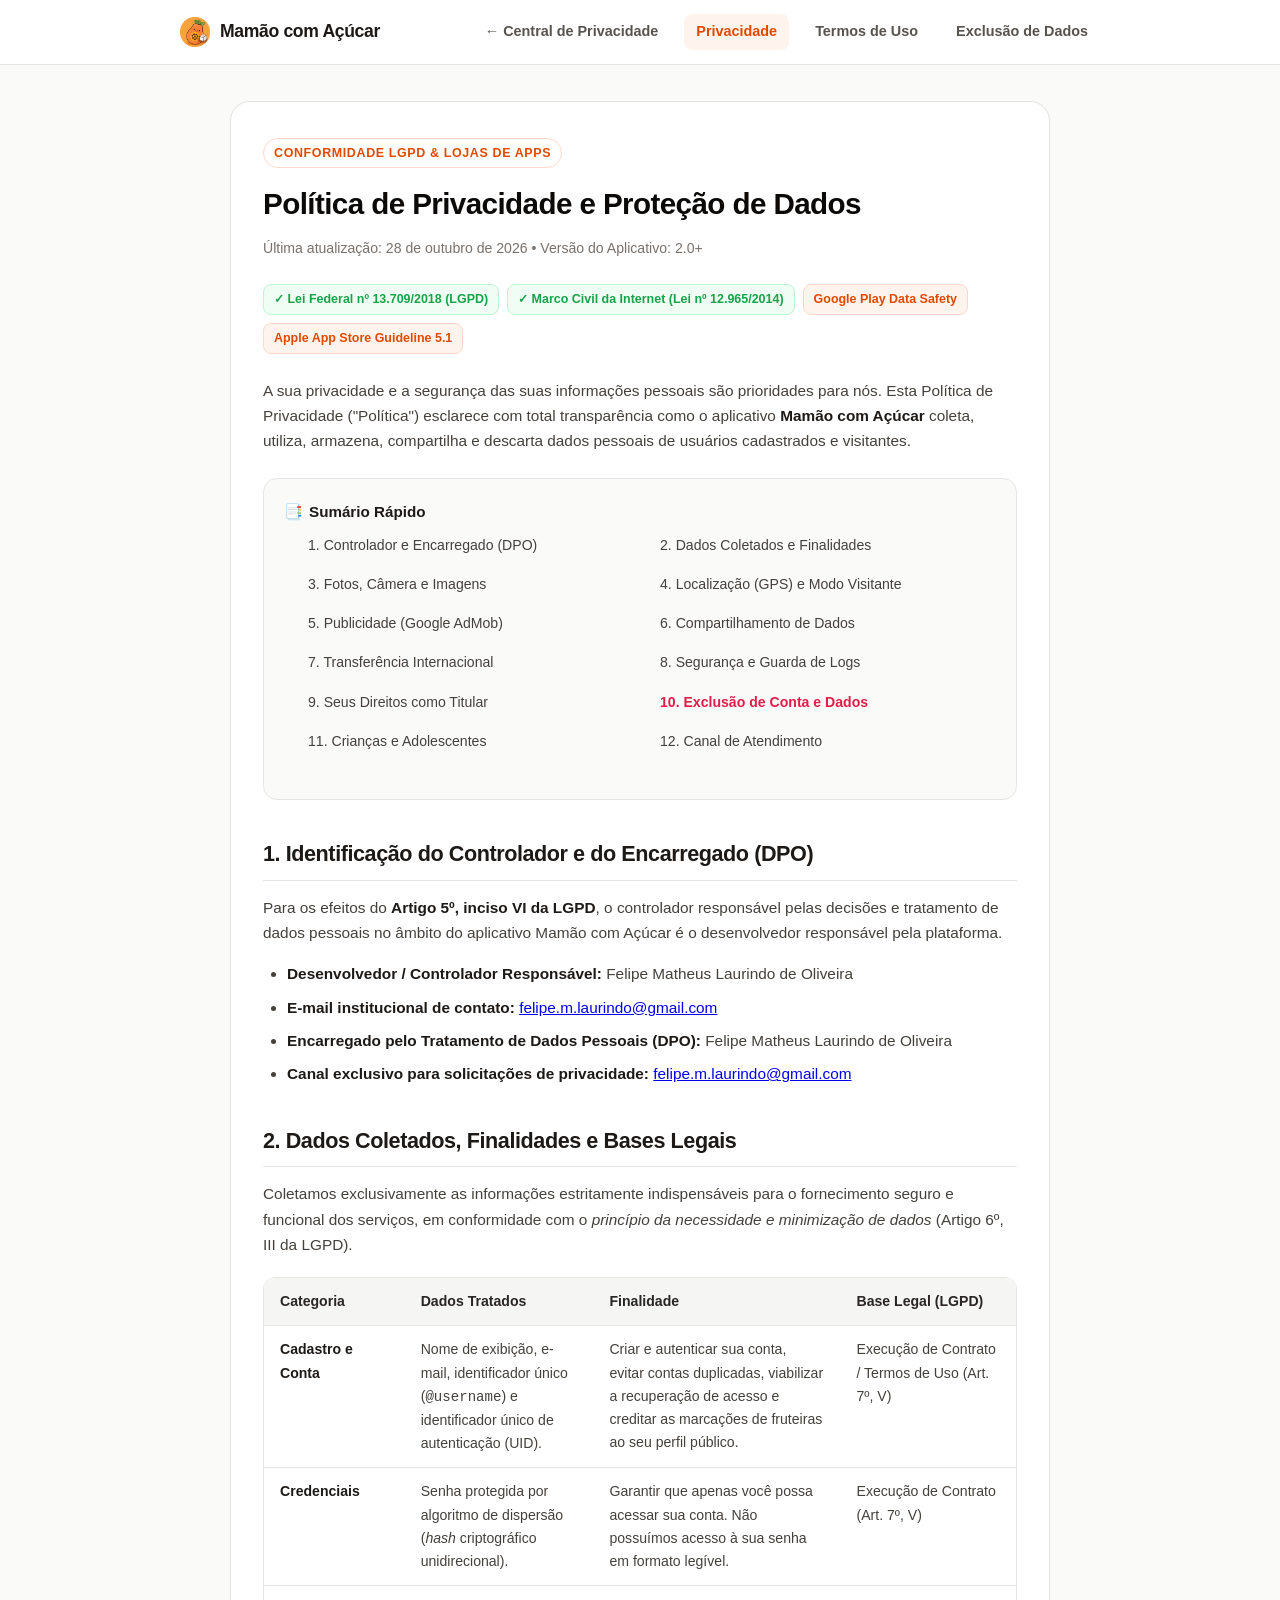
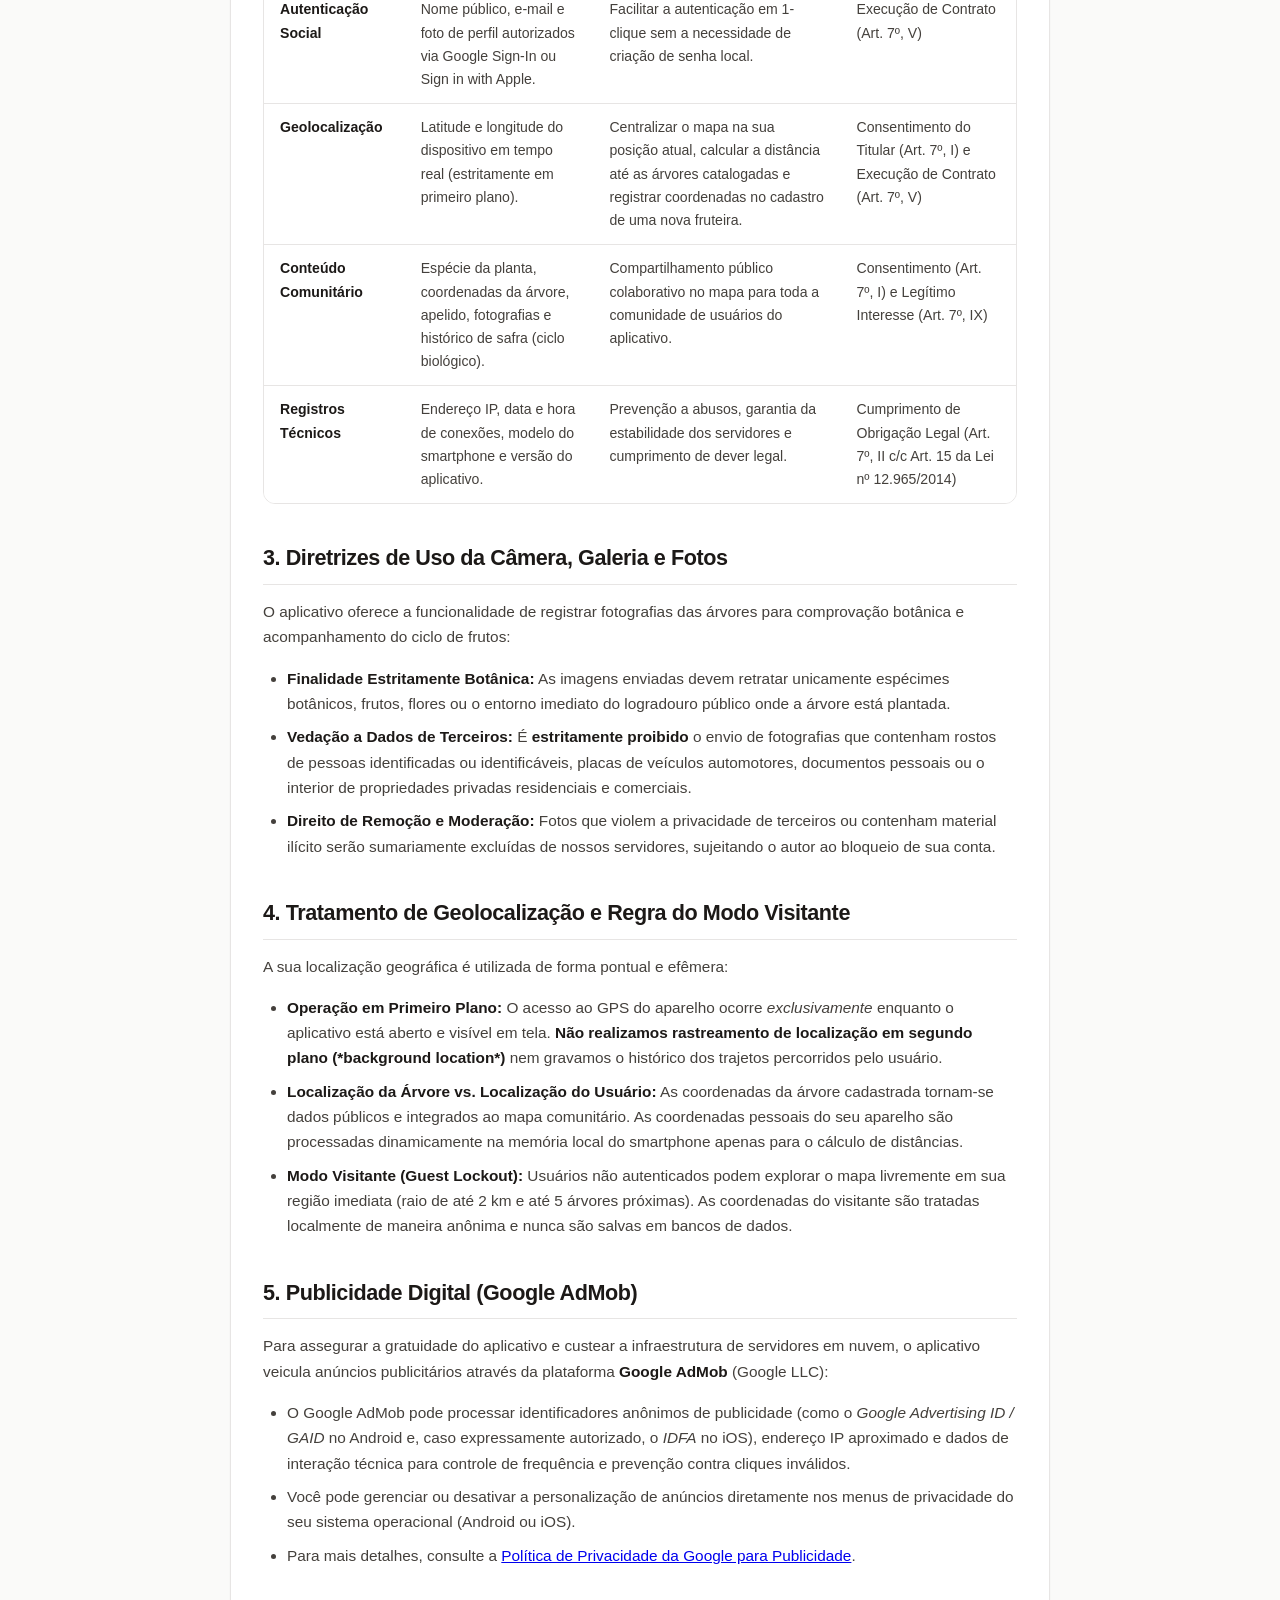
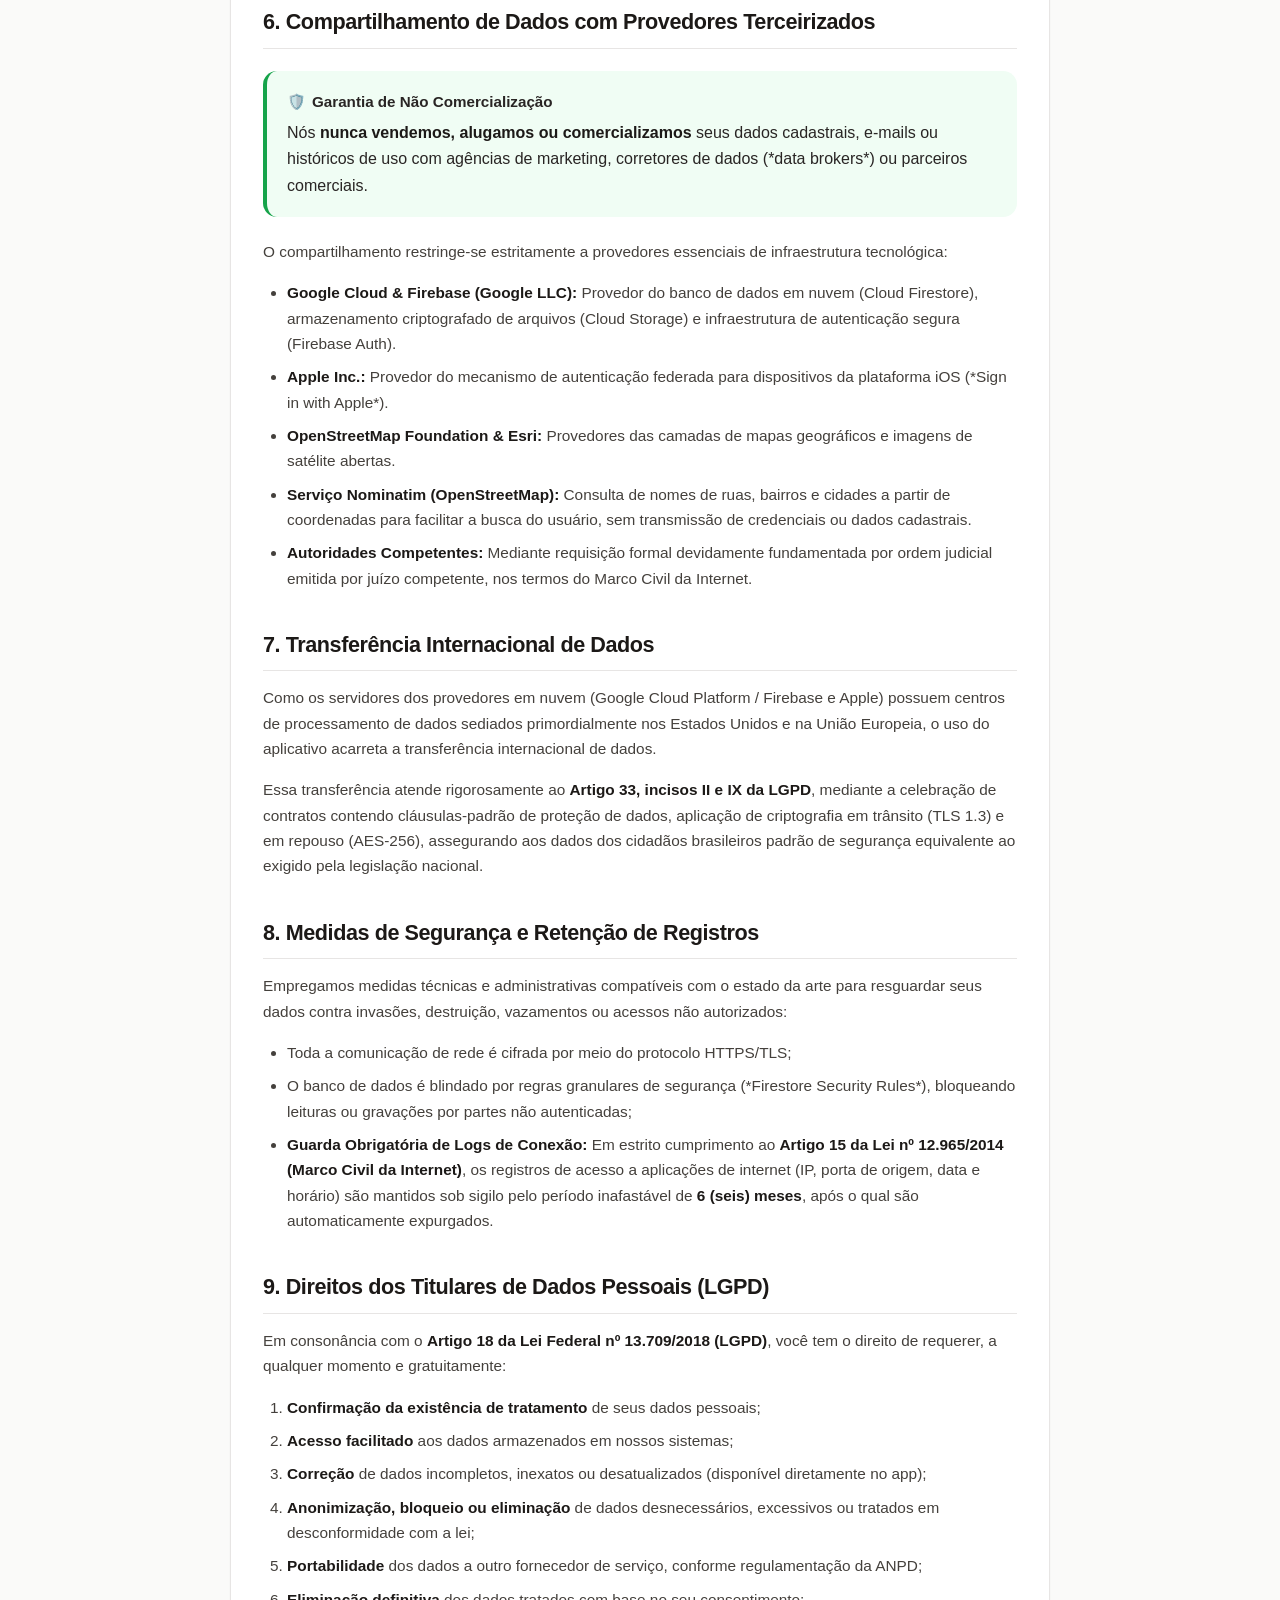
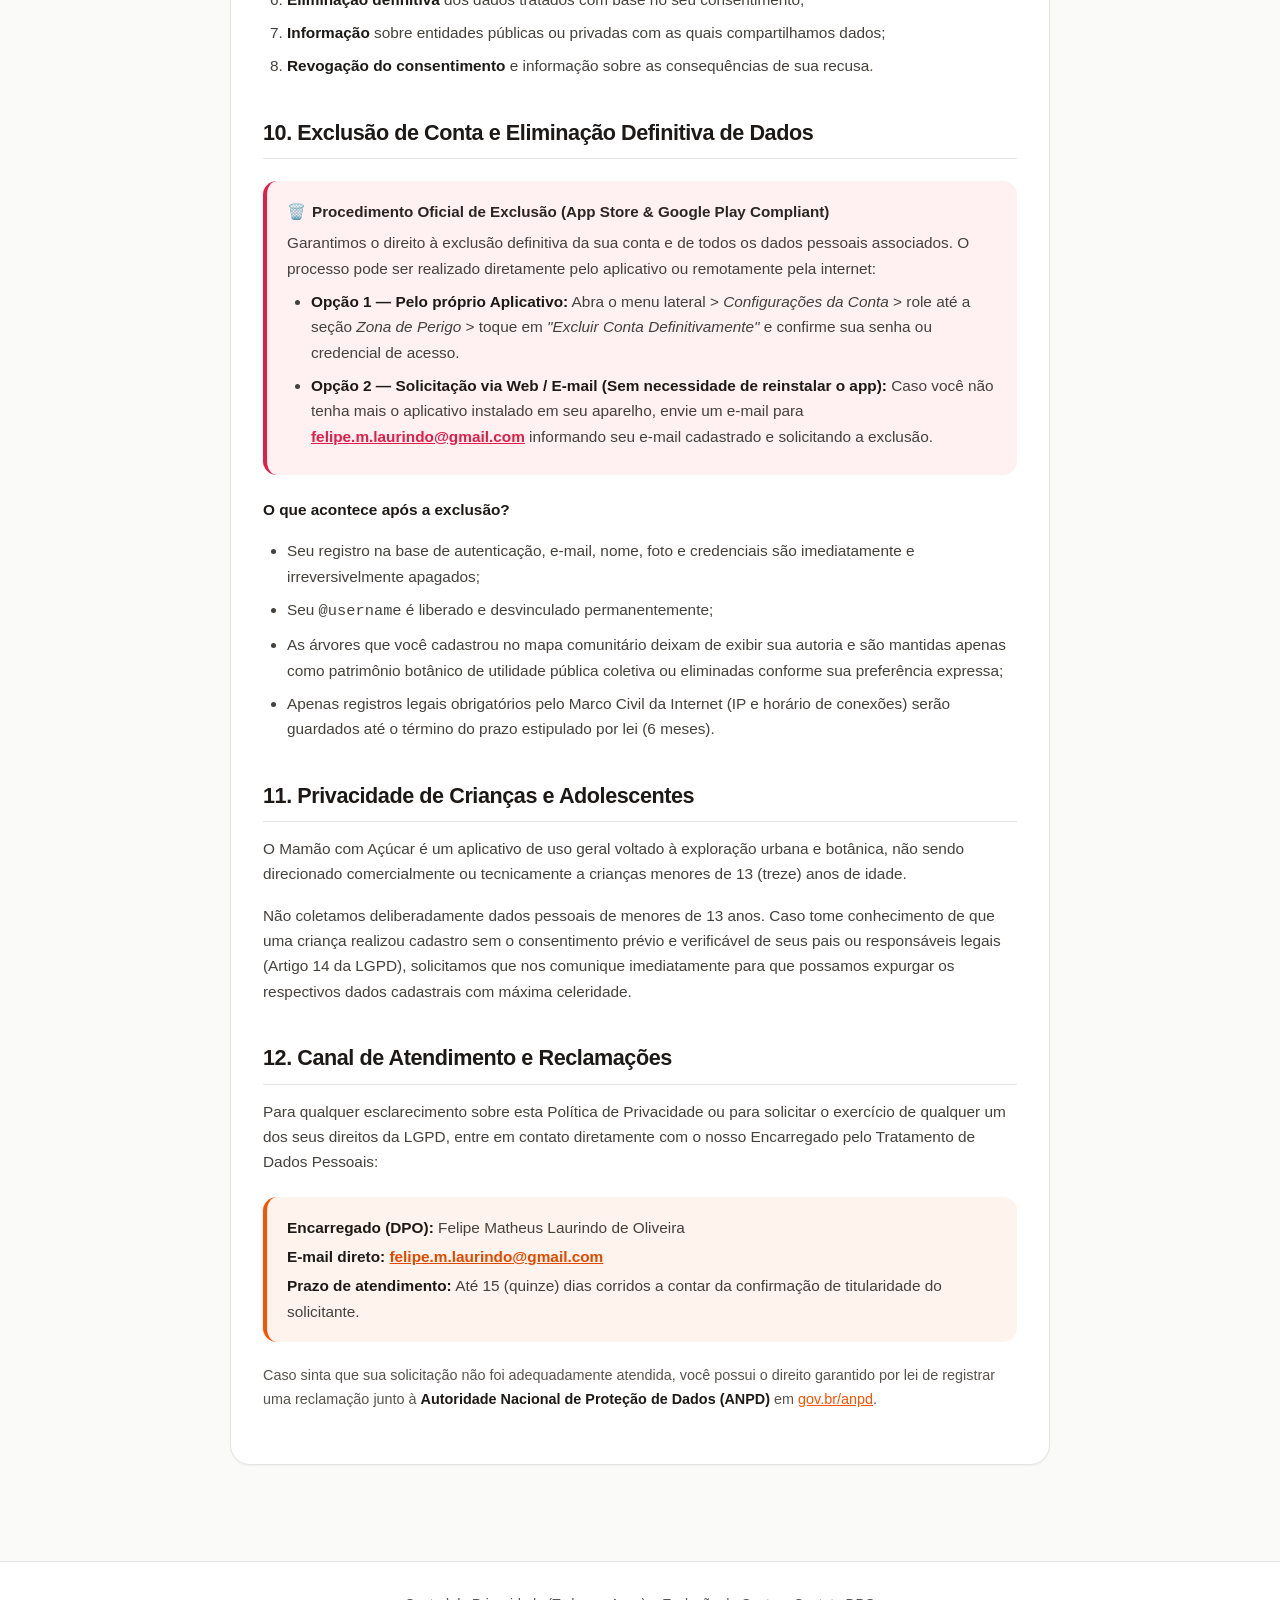
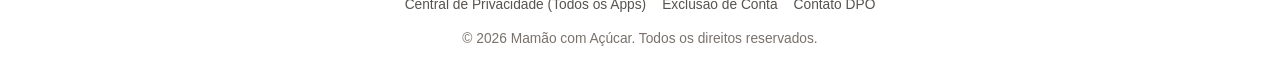
==== commit 1aeded90: "feat: adicionar termos de servico e padronizar central de privacidade - Cria paginas de Termos de Se" ====
--- a/mamao-com-acucar/index.html
+++ b/mamao-com-acucar/index.html
@@ -18,7 +18,7 @@
         <span>Mamão com Açúcar</span>
       </a>
       <nav class="header-nav">
-        <a href="../index.html" class="nav-link">← Todos os Apps</a>
+        <a href="../privacidade.html" class="nav-link">← Central de Privacidade</a>
         <a href="./index.html" class="nav-link active">Privacidade</a>
         <a href="./termos.html" class="nav-link">Termos de Uso</a>
         <a href="#exclusao" class="nav-link">Exclusão de Dados</a>
@@ -308,7 +308,7 @@
   <footer class="site-footer">
     <div class="footer-container">
       <div class="footer-links">
-        <a href="../index.html" class="footer-link">Central de Privacidade (Todos os Apps)</a>
+        <a href="../privacidade.html" class="footer-link">Central de Privacidade (Todos os Apps)</a>
         <a href="#exclusao" class="footer-link">Exclusão de Conta</a>
         <a href="#contato" class="footer-link">Contato DPO</a>
       </div>
--- a/assets/style.css
+++ b/assets/style.css
@@ -255,20 +255,18 @@
   align-items: center;
   justify-content: center;
   font-size: 1.8rem;
-  background: linear-gradient(135deg, #FFF3ED 0%, #FED7AA 100%);
-  border: 1px solid var(--color-brand-border);
+  background: var(--stone-100);
+  border: 1px solid var(--stone-200);
   flex-shrink: 0;
-}
-
-.app-icon.neutral {
-  background: var(--stone-100);
-  border-color: var(--stone-200);
+  overflow: hidden;
+  padding: 4px;
 }
 
 .app-icon img {
-  width: 44px;
-  height: 44px;
+  width: 100%;
+  height: 100%;
   object-fit: contain;
+  border-radius: 10px;
   display: block;
 }
 
@@ -300,6 +298,25 @@
   gap: 8px;
   padding-top: 14px;
   border-top: 1px solid var(--stone-100);
+}
+
+.app-card-sublink {
+  display: block;
+  text-align: center;
+  font-size: 0.8rem;
+  color: var(--stone-400);
+  margin-top: 4px;
+  line-height: 1.4;
+}
+
+.app-card-sublink.danger {
+  color: var(--color-rose);
+  text-decoration: underline;
+  cursor: pointer;
+}
+
+.app-card-sublink.danger:hover {
+  color: #BE123C;
 }
 
 .btn {
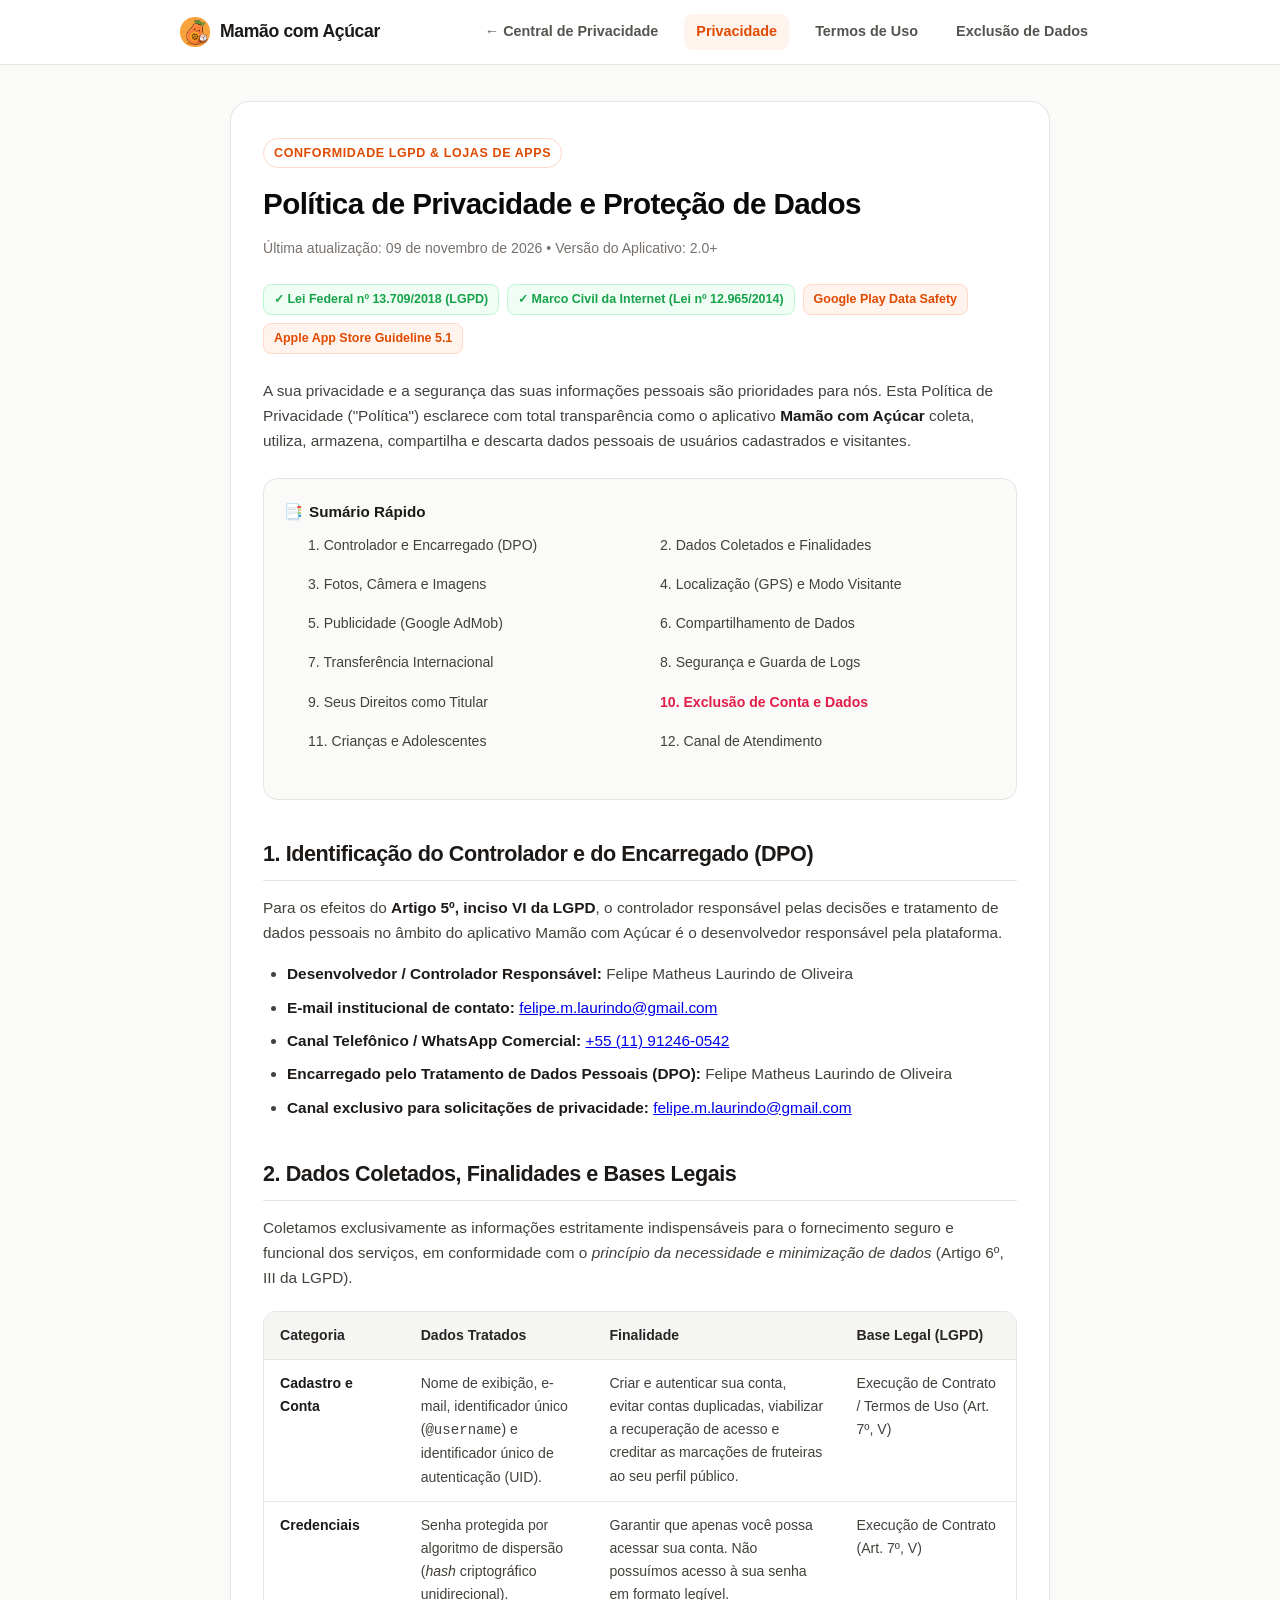
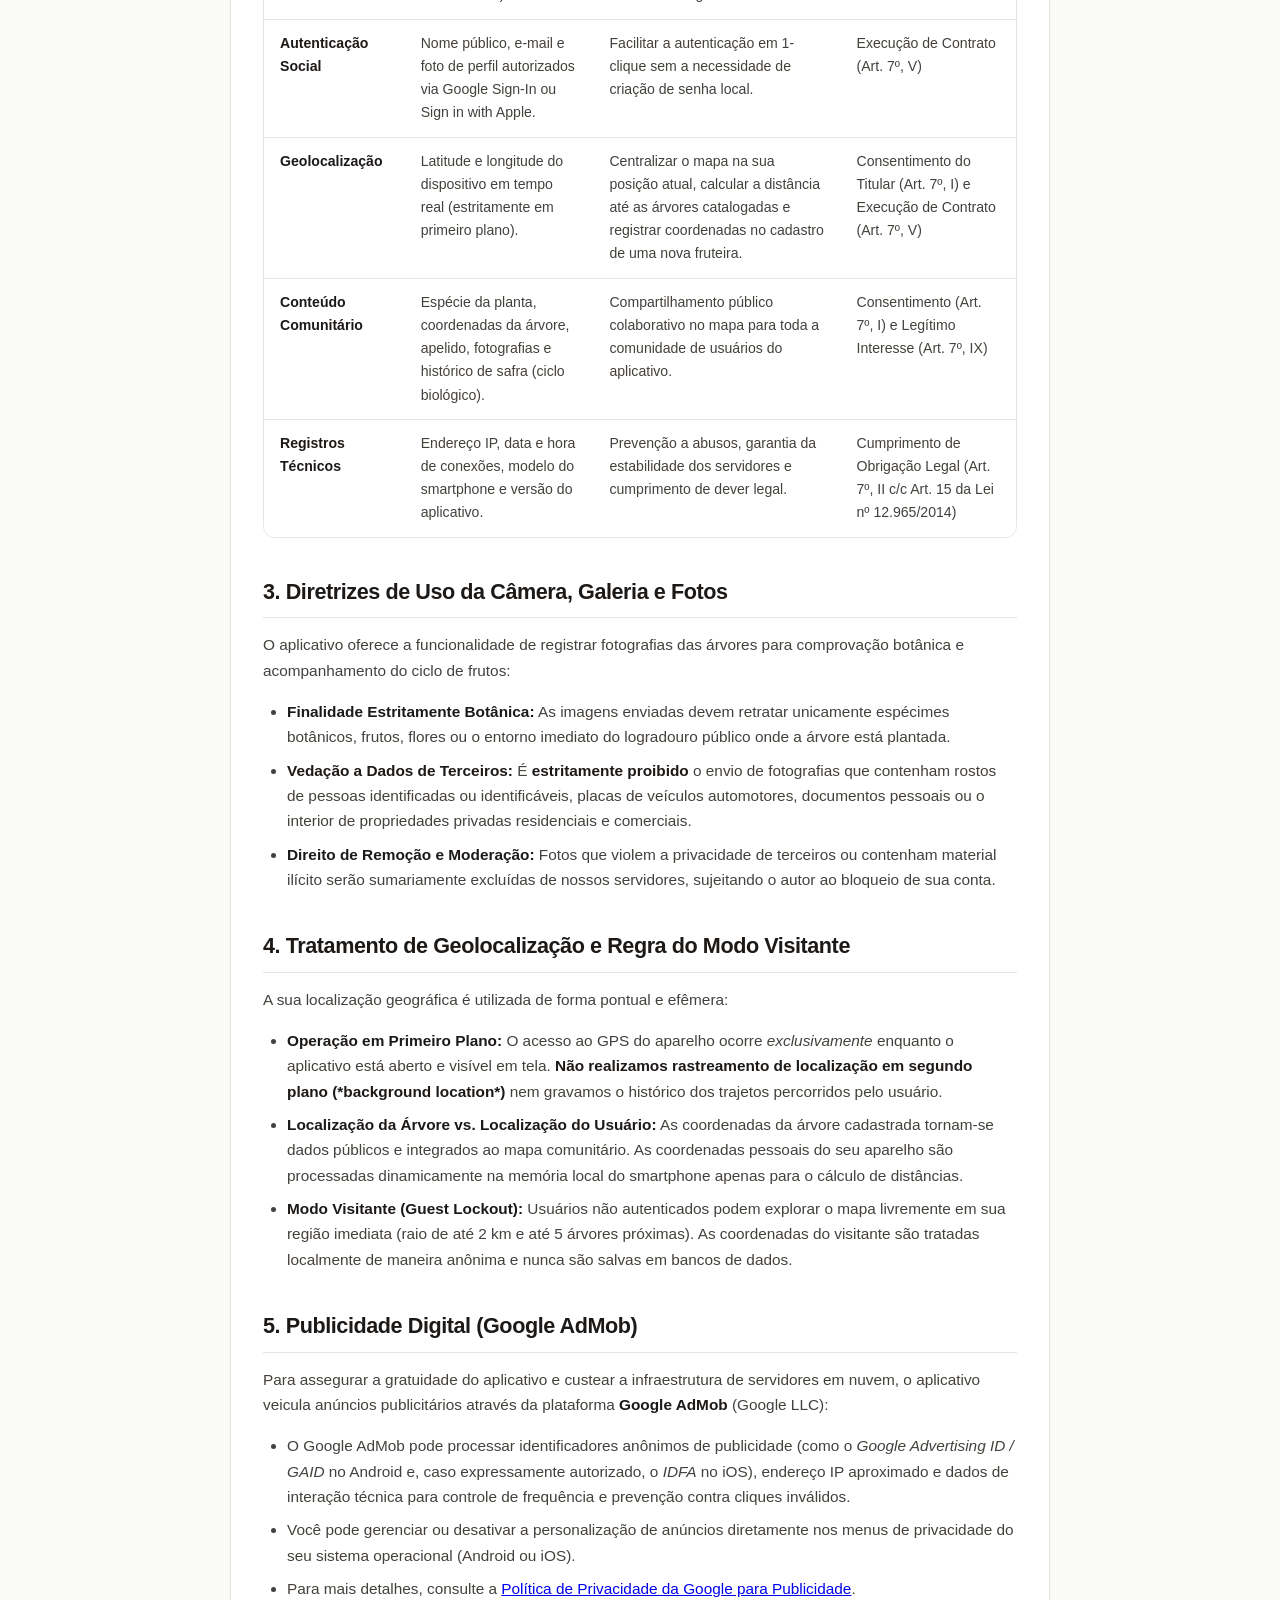
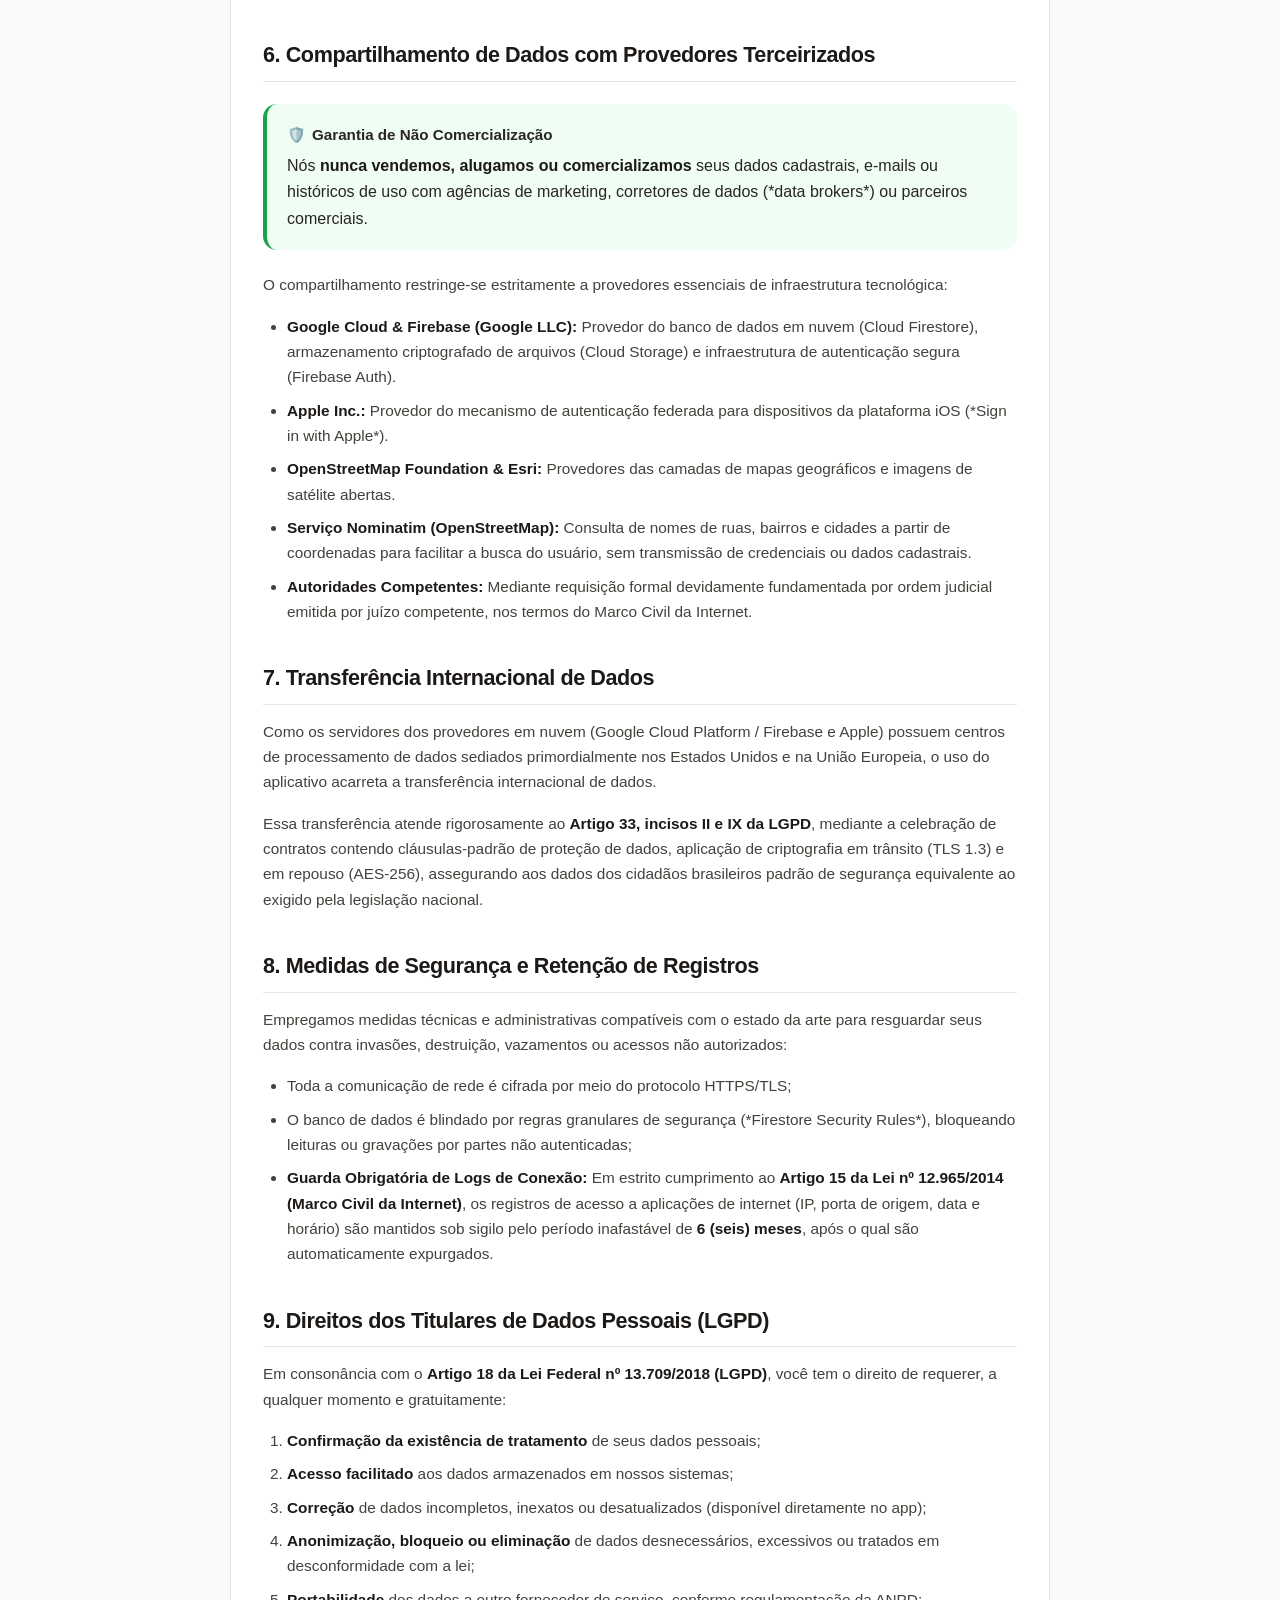
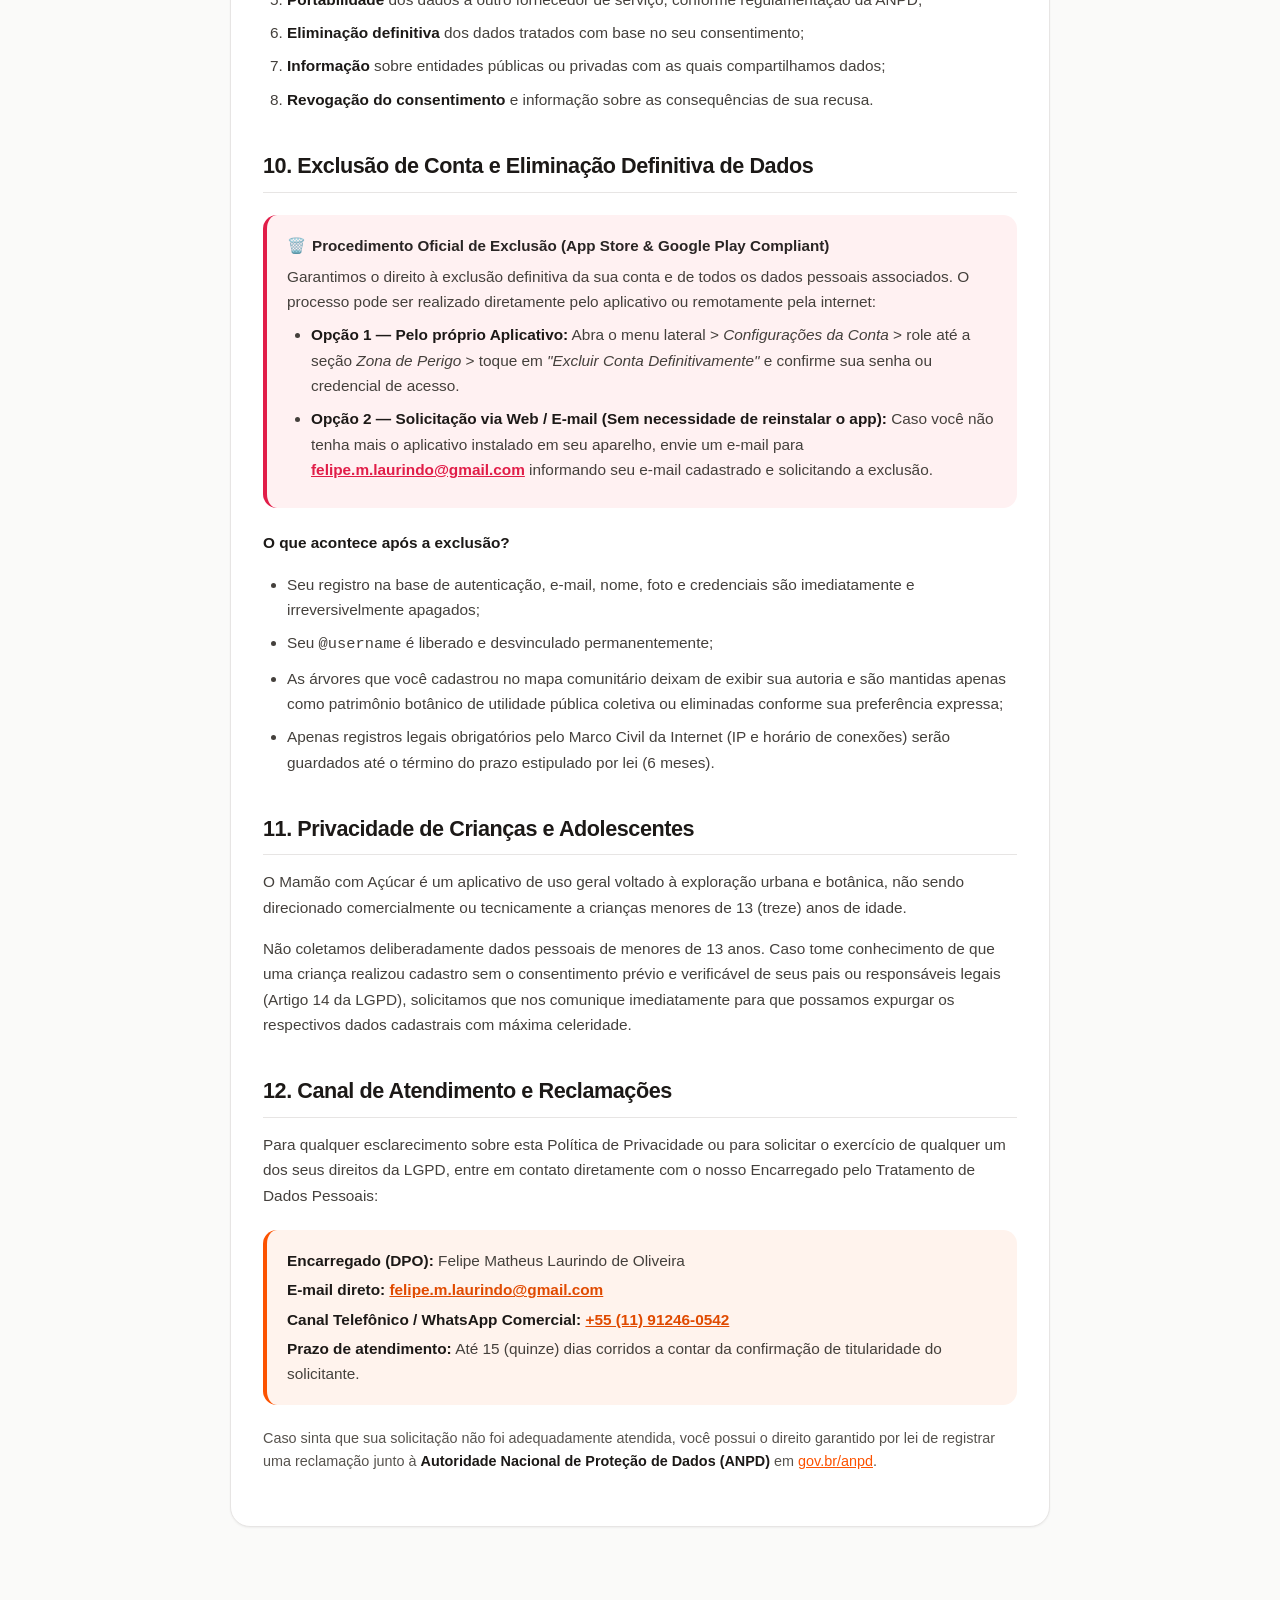
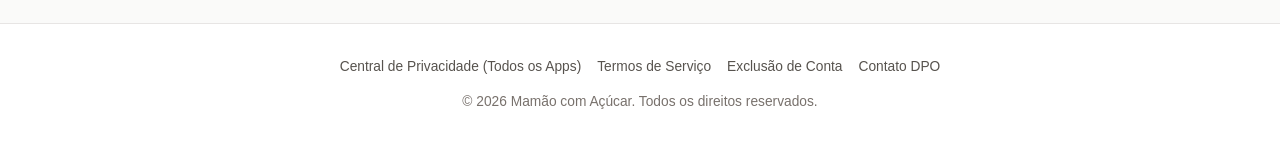
==== commit 0c8c7735: "docs(legal): refine terms and privacy for live store apps (mamao & momocalc), prune premature brete " ====
--- a/mamao-com-acucar/index.html
+++ b/mamao-com-acucar/index.html
@@ -13,7 +13,7 @@
   <!-- Barra de Navegação -->
   <header class="site-header">
     <div class="header-container">
-      <a href="../index.html" class="brand-link">
+      <a href="../privacidade.html" class="brand-link">
         <img src="../assets/mascot.png" alt="Mascote" class="brand-img">
         <span>Mamão com Açúcar</span>
       </a>
@@ -38,7 +38,7 @@
           Política de Privacidade e Proteção de Dados
         </h1>
         <p style="font-size: 0.88rem; color: var(--stone-500); font-weight: 500;">
-          Última atualização: 28 de outubro de 2026 • Versão do Aplicativo: 2.0+
+          Última atualização: 09 de novembro de 2026 • Versão do Aplicativo: 2.0+
         </p>
       </div>
 
@@ -83,6 +83,7 @@
         <ul>
           <li><strong>Desenvolvedor / Controlador Responsável:</strong> Felipe Matheus Laurindo de Oliveira</li>
           <li><strong>E-mail institucional de contato:</strong> <a href="mailto:felipe.m.laurindo@gmail.com">felipe.m.laurindo@gmail.com</a></li>
+          <li><strong>Canal Telefônico / WhatsApp Comercial:</strong> <a href="https://wa.me/5511912460542" target="_blank" rel="noopener noreferrer">+55 (11) 91246-0542</a></li>
           <li><strong>Encarregado pelo Tratamento de Dados Pessoais (DPO):</strong> Felipe Matheus Laurindo de Oliveira</li>
           <li><strong>Canal exclusivo para solicitações de privacidade:</strong> <a href="mailto:felipe.m.laurindo@gmail.com?subject=Privacidade%20Mam%C3%A3o%20com%20A%C3%A7%C3%BAcar">felipe.m.laurindo@gmail.com</a></li>
         </ul>
@@ -293,6 +294,7 @@
         <div class="callout callout-orange">
           <p style="margin-bottom: 4px;"><strong>Encarregado (DPO):</strong> Felipe Matheus Laurindo de Oliveira</p>
           <p style="margin-bottom: 4px;"><strong>E-mail direto:</strong> <a href="mailto:felipe.m.laurindo@gmail.com?subject=Privacidade%20Mam%C3%A3o%20com%20A%C3%A7%C3%BAcar" style="color: var(--color-brand-dark); font-weight: 700; text-decoration: underline;">felipe.m.laurindo@gmail.com</a></p>
+          <p style="margin-bottom: 4px;"><strong>Canal Telefônico / WhatsApp Comercial:</strong> <a href="https://wa.me/5511912460542" target="_blank" rel="noopener noreferrer" style="color: var(--color-brand-dark); font-weight: 700; text-decoration: underline;">+55 (11) 91246-0542</a></p>
           <p style="margin-bottom: 0;"><strong>Prazo de atendimento:</strong> Até 15 (quinze) dias corridos a contar da confirmação de titularidade do solicitante.</p>
         </div>
         <p style="font-size: 0.9rem; color: var(--stone-600); margin-top: 14px;">
@@ -309,6 +311,7 @@
     <div class="footer-container">
       <div class="footer-links">
         <a href="../privacidade.html" class="footer-link">Central de Privacidade (Todos os Apps)</a>
+        <a href="./termos.html" class="footer-link">Termos de Serviço</a>
         <a href="#exclusao" class="footer-link">Exclusão de Conta</a>
         <a href="#contato" class="footer-link">Contato DPO</a>
       </div>
